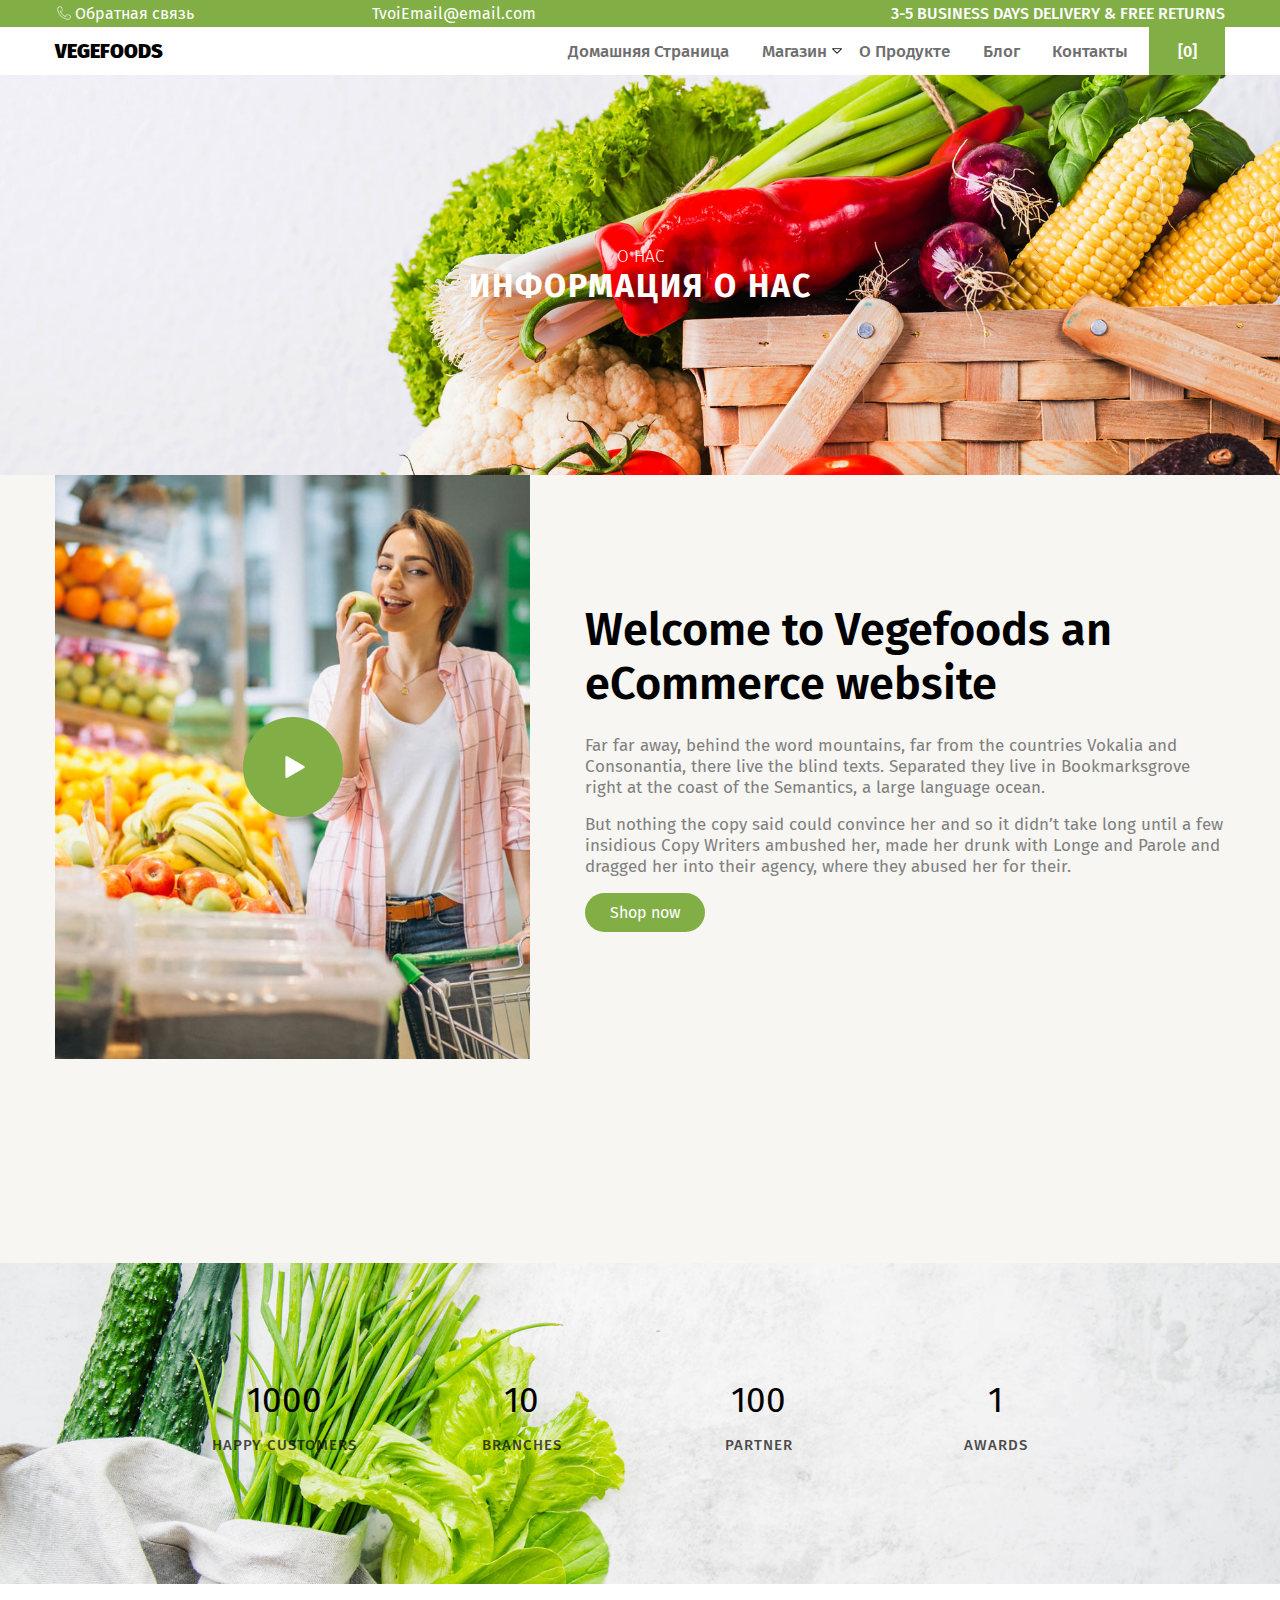
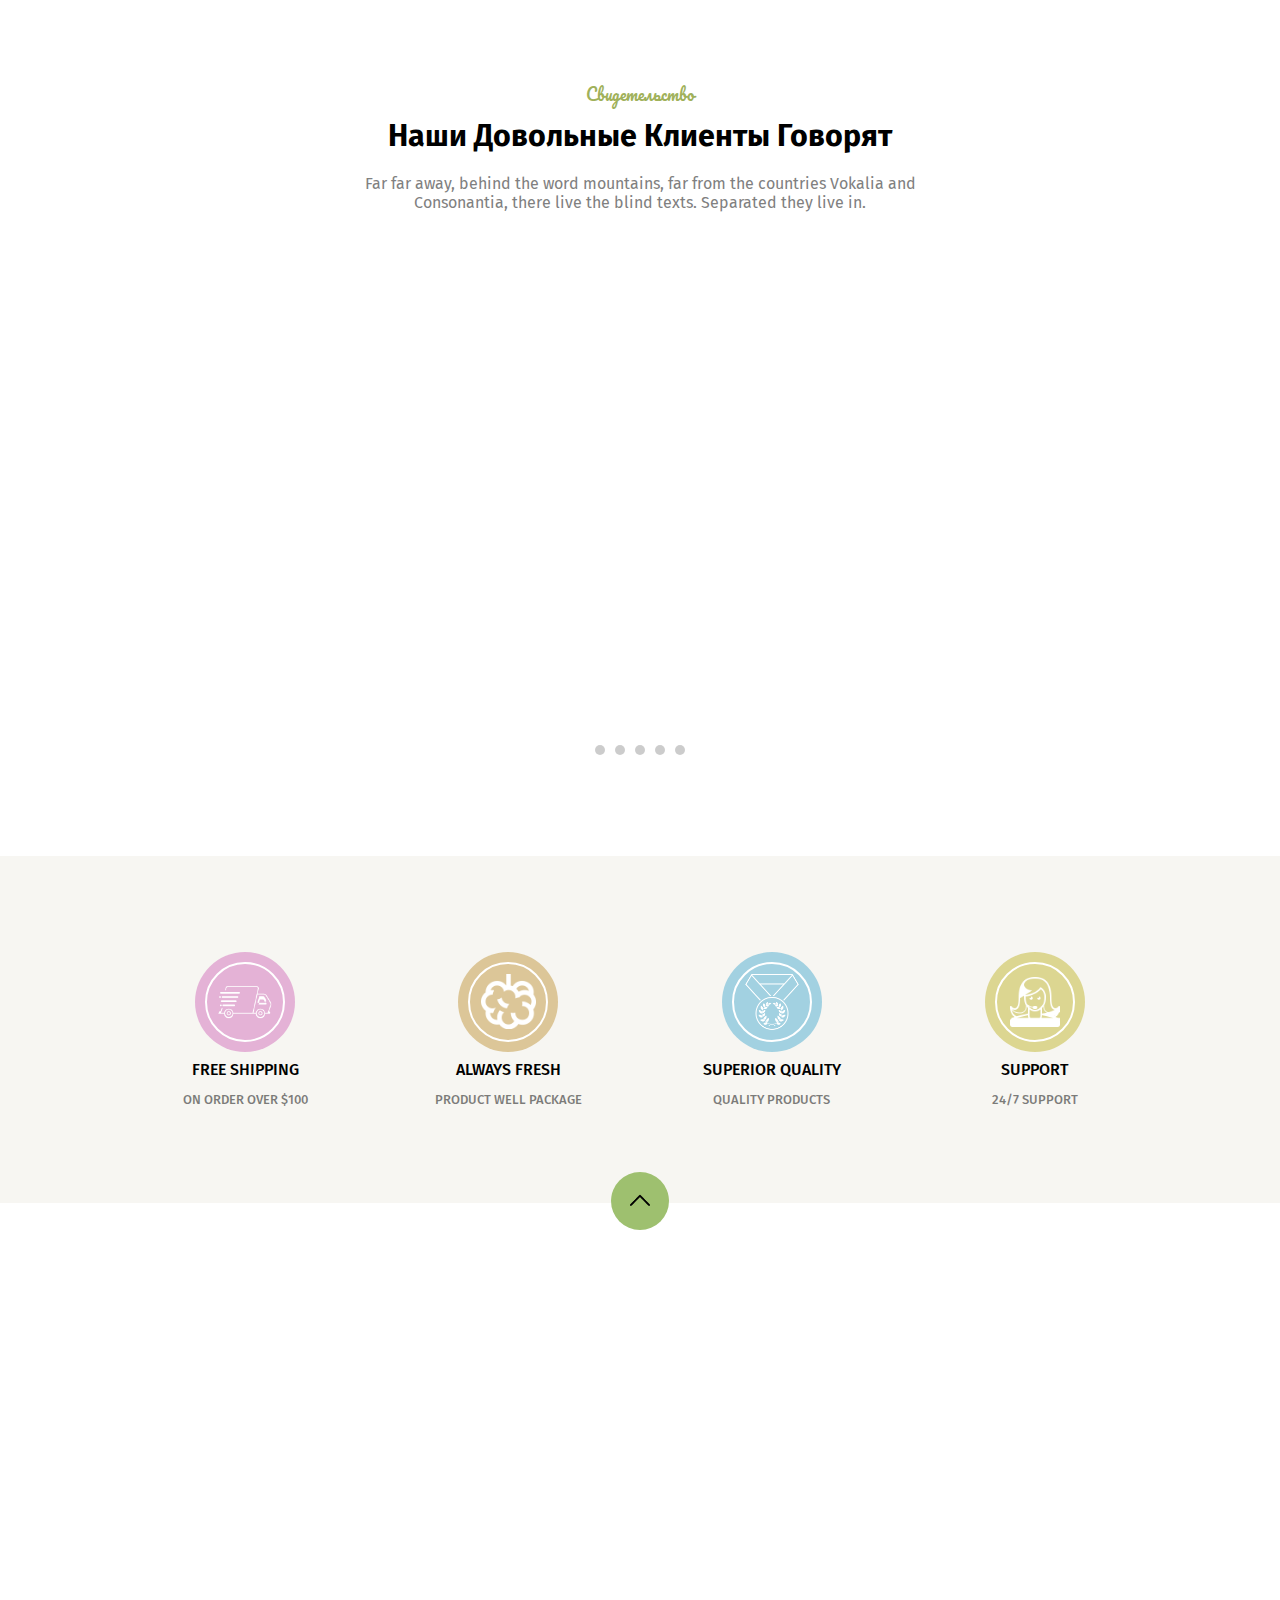
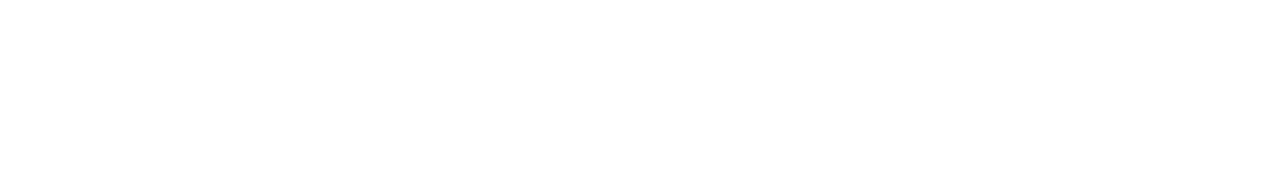
==== about.html @ a4b56d2d "add all pages" ====
<!DOCTYPE html>
<html lang="en">
<head>
	<meta charset="UTF-8">
	<meta name="viewport" content="width=device-width, initial-scale=1.0">
	<link href="https://fonts.googleapis.com/css2?family=Fira+Sans:wght@200;300;400;500;600;700;800;900&display=swap" rel="stylesheet">
	<link href="https://fonts.googleapis.com/css2?family=Pacifico&display=swap" rel="stylesheet">
	<link rel="stylesheet" href="css/about.css">
	<title>Document</title>
</head>
<body>
	<div class="header">
		<div class="wrapper">
			<p class="header__tel">
				Обратная связь
			</p>
			<p class="header__email">
				TvoiEmail@email.com
			</p>
			<a href="#" class="header__img__holder">
				<img src="img/email.png" alt="" class="email__header__img">
			</a>
			<p class="header__right">
				3-5 BUSINESS DAYS DELIVERY & FREE RETURNS
			</p>
		</div>
	</div>
	<div class="navigation">
		<div class="wrapper">
			<a href="#" class="navigation__logo">
				VEGEFOODS
			</a>
			<div class="burger__holder">
				<div class="burger">
					<span></span>
				</div>
				<p class="burger__menu">
					MENU
				</p>
			</div>
			<div class="navigation__right">
			    <ul class="navigation__list">
				    <li class="navigation__li">
				    	<a href="home.html" class="navigation__link">
				    		Домашняя Страница
				    	</a>
				    </li>
				    <li class="navigation__li icon">
				    	<a href="#" class="navigation__link">
				    		Магазин
				    	</a>
				    	<div class="dropdown__hold">
				    	<ul class="dropdown">
				    		<li class="dropdown__li">
				    			<a href="#" class="dropdown__link">
				    				Ягоды
				    			</a>
				    		</li>
				    		<li class="dropdown__li">
				    			<a href="https://lukmanjpg.github.io/MyFirstProject-Card_page/" class="dropdown__link">
				    				Карта
				    			</a>
				    		</li>
				    		<li class="dropdown__li">
				    			<a href="#" class="dropdown__link">
				    				Бобы
				    			</a>
				    		</li>
				    		<li class="dropdown__li icon2">
				    			<a href="#" class="dropdown__link">
				    				Овощи
				    			</a>
				    			<ul class="dropdown2">
				    				<li class="dropdown__li2">
				    					<a href="#" class="dropdown__link2">
				    						Баклажан
				    					</a>
				    				</li>
				    				<li class="dropdown__li2">
				    					<a href="#" class="dropdown__link2">
				    						Капуста
				    					</a>
				    				</li>
				    				<li class="dropdown__li2">
				    					<a href="#" class="dropdown__link2">
				    						Картошка
				    					</a>
				    				</li>
				    				<li class="dropdown__li2">
				    					<a href="#" class="dropdown__link2">
				    						Помидор
				    					</a>
				    				</li>
				    				<li class="dropdown__li2">
				    					<a href="#" class="dropdown__link2">
				    						Огурец
				    					</a>
				    				</li>
				    			</ul>
				    		</li>
				    		<li class="dropdown__li">
				    			<a href="#" class="dropdown__link">
				    				Соки 
				    			</a>
				    		</li>
				    	</ul>
				    	</div>
				    </li>
				    <li class="navigation__li">
				    	<a href="about.html" class="navigation__link">
				    		О Продукте
				    	</a>
				    </li>
				    <li class="navigation__li">
				    	<a href="#" class="navigation__link">
				    		Блог
				    	</a>
				    </li>
				    <li class="navigation__li">
				    	<a href="contacts.html" class="navigation__link">
				    		Контакты
				    	</a>
				    </li>
			    </ul>
			    <a href="#" class="buy__button">
			    	[0]
			    </a>
			</div>
		</div>
	</div>
	<div class="slider">
		<div class="slider__holder">
			<div class="sliders">
				<div class="slider__inner">
					<p class="slider__top scroll__elem">
						О НАС
					</p>
					<h1 class="slider__title scroll__elem">
						ИНФОРМАЦИЯ О НАС
					</h1>
				</div>
			</div>
		</div>
	</div>
	<div class="video">
		<div class="wrapper">
			<div class="video__left">
				<span class="pulse__circle">
					<img src="img/play-32.png" alt="" class="play__icon">
				</span>
			</div>
			<div class="video__right scroll__elem">
				<h1 class="video__title">
					Welcome to Vegefoods an eCommerce website
				</h1>
				<p class="video__text videoMargin">
					Far far away, behind the word mountains, far from the countries Vokalia and Consonantia, there live the blind texts. Separated they live in Bookmarksgrove right at the coast of the Semantics, a large language ocean.
				</p>
				<p class="video__text videoMargin2">
					But nothing the copy said could convince her and so it didn’t take long until a few insidious Copy Writers ambushed her, made her drunk with Longe and Parole and dragged her into their agency, where they abused her for their.
				</p>
				<a href="#" class="video__button">
					Shop now
				</a>
			</div>
		</div>
	</div>
	<div class="newsletter">
		<div class="wrapper">
			<div class="newsletter__left scroll__elem">
				<h1 class="newsletter__title">
					Подпишитесь На Нас
				</h1>
				<p class="newsletter__text">
					Получайте свежие новости о нас по e-mail
				</p>
			</div>
			<div class="newsletter__right scroll__elem">
				<form action="" method="" class="form__news">
				    <input type="email" class="email" placeholder="Введите ваш e-mail" required="lol">
				    <button class="newsletter__button">
					    Отправить
				    </button>
				</form>
			</div>
		</div>
	</div>
	<div class="time">
		<div class="wrapper">
			<div class="time__holder">
				<div class="time__item">
					<p class="time__num t1">
						1000
					</p>
					<p class="time__text">
						HAPPY CUSTOMERS
					</p>
				</div>
				<div class="time__item">
					<p class="time__num t2">
						10
					</p>
					<p class="time__text">
						BRANCHES
					</p>
				</div>
				<div class="time__item">
					<p class="time__num t3">
						100
					</p>
					<p class="time__text">
						PARTNER
					</p>
				</div>
				<div class="time__item">
					<p class="time__num t4">
						1
					</p>
					<p class="time__text">
						AWARDS
					</p>
				</div>
			</div>
		</div>
	</div>
	<div class="comments">
		<div class="wrapper">
			<div class="comments__top">
				<p class="comments__top__title">
					Свидетельство
				</p>
				<h1 class="comments__title">
					Наши Довольные Клиенты Говорят
				</h1>
				<p class="comments__main__text">
					Far far away, behind the word mountains, far from the countries Vokalia and Consonantia, there live the blind texts. Separated they live in.
				</p>
			</div>
			<div class="comments__hold">
				<div class="comments__item scroll__elem">
					<div class="comments__body">
						<div class="comments__border">
							<div class="comments__ava">
								
							</div>
							<div class="comments__add">
								<img src="img/quote.png" alt="">
							</div>
						</div>
					</div>
					<div class="comments__center">
						<p class="comments__text">
							Far far away, behind the word mountains, far from the countries Vokalia and Consonantia, there live the blind texts.
						</p>
					</div>
					<div class="comments__bottom">
						<p class="name__user">
							Garreth Smith
						</p>
						<p class="professia">
							Marketing Manager
						</p>
					</div>
				</div>
				<div class="comments__item scroll__elem">
					<div class="comments__body">
						<div class="comments__border">
							<div class="comments__ava">
								
							</div>
							<div class="comments__add">
								<img src="img/quote.png" alt="">
							</div>
						</div>
					</div>
					<div class="comments__center">
						<p class="comments__text">
							Far far away, behind the word mountains, far from the countries Vokalia and Consonantia, there live the blind texts.
						</p>
					</div>
					<div class="comments__bottom">
						<p class="name__user">
							Garreth Smith
						</p>
						<p class="professia">
							Marketing Manager
						</p>
					</div>
				</div>
				<div class="comments__item scroll__elem">
					<div class="comments__body">
						<div class="comments__border">
							<div class="comments__ava">
								
							</div>
							<div class="comments__add">
								<img src="img/quote.png" alt="">
							</div>
						</div>
					</div>
					<div class="comments__center">
						<p class="comments__text">
							Far far away, behind the word mountains, far from the countries Vokalia and Consonantia, there live the blind texts.
						</p>
					</div>
					<div class="comments__bottom">
						<p class="name__user">
							Garreth Smith
						</p>
						<p class="professia">
							Marketing Manager
						</p>
					</div>
				</div>
			</div>
			<div class="comments__target__holder">
				<div class="comments__target"></div>
				<div class="comments__target"></div>
				<div class="comments__target"></div>
				<div class="comments__target"></div>
				<div class="comments__target"></div>
			</div>
		</div>
	</div>
	<div class="services">
		<div class="wrapper">
			<div class="services__hold">
				<div class="services__item">
					<div class="services__img__holder services__img-color">
						<div class="services__inner">
							<img src="img/truck.png" alt="" class="services__img1">
						</div>
					</div>
					<p class="services__title">
						FREE SHIPPING
					</p>
					<p class="services__text">
						ON ORDER OVER $100
					</p>
				</div>
				<div class="services__item">
					<div class="services__img__holder services__img-color2">
						<div class="services__inner">
							<img src="img/fresh.png" alt="" class="services__img2">
						</div>
					</div>
					<p class="services__title">
						ALWAYS FRESH
					</p>
					<p class="services__text">
						PRODUCT WELL PACKAGE
					</p>
				</div>
				<div class="services__item">
					<div class="services__img__holder services__img-color3">
						<div class="services__inner">
							<img src="img/medal.png" alt="" class="services__img3">
						</div>
					</div>
					<p class="services__title">
						SUPERIOR QUALITY
					</p>
					<p class="services__text">
						QUALITY PRODUCTS
					</p>
				</div>
				<div class="services__item">
					<div class="services__img__holder services__img-color4">
						<div class="services__inner">
							<img src="img/support.png" alt="" class="services__img4">
						</div>
					</div>
					<p class="services__title">
						SUPPORT
					</p>
					<p class="services__text">
						24/7 SUPPORT
					</p>
				</div>
			</div>
			<div class="scroll">
				<img src="img/arrowscroll.png" alt="" class="scroll__img">
			</div>
		</div>
	</div>
	<div class="footer">
		<div class="wrapper">
			<div class="footer__item fromLeft scroll__elem">
				<p class="footer__item__title">
					Vegefoods
				</p>
				<p class="footer__text">
					Lorem ipsum, dolor sit amet consectetur, adipisicing elit. Quis, distinctio odio est minus.
				</p>
				<div class="footer__icon__holder">
					<a href="#">
						<div class="footer__icon">
							<img src="img/twitter.png" alt="" class="footer__sprait"></div>
					</a>
					<a href="#">
						<div class="footer__icon">
							<img src="img/facebook.png" alt="" class="footer__sprait2"></div>
					</a>
					<a href="#">
						<div class="footer__icon">
							<img src="img/instagram.png" alt="" class="footer__sprait"></div>
					</a>
				</div>
				<p class="footer__copyright">
					©2020 Thousand Sunny. All rights reserved
				</p>
			</div>
			<div class="footer__item fromLeft scroll__elem">
				<p class="footer__item__title">
					Меню
				</p>
				<ul class="footer__list">
					<li class="footer__li">
						<a href="#" class="footer__link">
							Магазин
						</a>
					</li>
					<li class="footer__li">
						<a href="#" class="footer__link">
							О нас
						</a>
					</li>
					<li class="footer__li">
						<a href="#" class="footer__link">
							Журнал
						</a>
					</li>
					<li class="footer__li">
						<a href="#" class="footer__link">
							Контакты
						</a>
					</li>
				</ul>

			</div>
			<div class="footer__item fromRight scroll__elem">
				<p class="footer__item__title">
					Помощь
				</p>
				<ul class="footer__list2">
					<li class="footer__li">
						<a href="#" class="footer__link">
							Настройки Покупок
						</a>
					</li>
					<li class="footer__li">
						<a href="#" class="footer__link">
							Возврат Продуктов
						</a>
					</li>
					<li class="footer__li">
						<a href="#" class="footer__link">
							Жалобы
						</a>
					</li>
					<li class="footer__li">
						<a href="#" class="footer__link">
							Политика Конфиденциальности
						</a>
					</li>
				</ul>
			</div>
			<div class="footer__item f4 fromRight scroll__elem">
				<p class="footer__item__title mar">
					Есть Вопросы?
				</p>
				<div class="footer__holder">
						<a href="#" class="footer__geo">
							Лос Анджелес какая то улица какое то здание
						</a>
						<a href="#" class="footer__tel">
							+900-800-700
						</a>
						<a href="#" class="footer__email">
							VashEmail@email.com
						</a>
				</div>
			</div>
		</div>
	</div>




















	<div class="form__wrap">
		<div class="form__hold">
			<img src="img/rocket.png" alt="" class="rocket">
			<p class="form__title">
				-Хотите,перезвоним вам за <span>28</span> секунд?
			</p>
			<div class="error__hold">
				<p class="error__text">Правильно введите свой номер</p>
				<p class="empty__text">Вы ничего не ввели</p>
				<p class="right__text">Вам позвонит наш оператов в течении 28 секунд</p>
			</div>
			<input type="text" class="form__tel" value="0" >
			<button class="form__button">
				Жду Звонка
			</button>
			<div class="form__time__holder">
				<p class="minute">
					00:
				</p>
				<p class="second">
					28:
				</p>
				<p class="ms">
					60
				</p>
			</div>
			<div class="form__info">
				<p class="operators">
					Свободных операторов на линии: <span>10</span>
				</p>
				<p class="moment">
					В процессе разговора с клиентами: <span>15</span>
				</p>
				<p class="form__result">
					Обслуженных вызовов за сегодня: <span>350</span>
				</p>
			</div>
			<img src="img/formShow.png" class="form__close">
		</div>
	</div>


















	
	<div class="modal__hold">
		<div class="modal">
			<div class="modal__top">
				<h1 class="modal__title">
					Sign In
				</h1>
			</div>
			<input type="text" placeholder="Username" class="name">
			<input type="password" placeholder="Password" class="email2">
			<button class="modal__button">
				Sign In
			</button>
			<p class="modal__text">
				Sign Up Now
			</p>
			<span class="close__sign__modal">
				X
			</span>
		</div>
	</div>









	<div class="gif__wrap">
		<div class="gif__block">
			<p class="gif__modal__title">
			Вы провели на сайте 20 минут
			</p>
			<p class="gif__modal__text">
				Закажите обратный звонок и подпишитесь на нас
			</p> 
			<button class="gif__button">
				Заказать Обратный Звонок
			</button>
		</div>
		<img src="img/cat.gif" alt="" class="gif">
		<img src="img/requiredClose.png" alt="" class="gif-close">
	</div>















	<script src="js/jquery-3.5.1.min.js"></script>
	<script src="js/about.js"></script>
</body>
</html>
---- css/about.css ----
body{
	margin: 0;
	padding: 0;
	font-family: 'Fira Sans', sans-serif;
}
*{
	box-sizing: border-box;
}
ul{
	list-style-type: none;
	margin: 0;
	padding: 0;
}
.wrapper{
	max-width: 1170px;
	margin: 0 auto;
	height: 100vh;
}
.header{
	width: 100%;
	background: #82ae46;
	z-index: 5;
}
.header>.wrapper{
	height: 27px;
	background: #82ae46;
	display: flex;
	justify-content: space-between;
	align-items: center;
}
/*Номер телефона*/
.header__tel{
	font-size: 16px;
	text-decoration: none;
	color: white;
	position: relative;
	font-weight: 400;
	padding-left: 20px;
	cursor: pointer;
	margin: 0;
}
.header__tel:after{
	position: absolute;
	left: 0;
	top: 0px;
	content: "";
	display: block;
	height: 18px;
	background-size: cover;
	background-repeat: no-repeat;
	width: 18px;
	background-image: url(../img/tel2.png);
}
/*анимация подчеркивания номера телефона*/
.header__tel:before{
	content: "";
	display: block;
	width: 100%;
	transform: scaleX(0);
	height: 2px;
	background: white;
	position: absolute;
	left: 0;
	bottom: 0;
	transition: 0.4s ease;
}
.header__tel:hover:before{
	transform: scaleX(1);
}
.header__right{
	margin: 0;
	padding: 0;
}
/*email*/
.header__email{
	font-weight: 400;
	font-size: 16px;
	color: white;
	text-decoration: none;
	position: relative;
	cursor: pointer;
}
.email__header__img{
	display: none;
}
/*анимация подчеркивания Email*/
.header__email:before{
	position: absolute;
	bottom: 0;
	left: 0;
	content: "";
	display: block;
	width: 100%;
	height: 2px;
	background: white;
	transition: 0.4s ease;
	transform: scaleX(0);
}
.header__email:hover:before{
	transform: scaleX(1);
}
/*3-5 BUSINESS DAYS DELIVERY & FREE RETURNS*/
.header__right{
	font-size: 16px;
	font-weight: 500;
	color: white;
	position: relative;
}
/*навигация по сайту и логотип сайта*/
.navigation{
	width: 100%;
	background: white;
	z-index: 5;
}
.navigation>.wrapper{
	height: 48px;
	background: white;
	display: flex;
	justify-content: space-between;
	align-items: center;
}
/*логотип сайта*/
.navigation__logo{
	font-size: 20px;
	color: black;
	font-weight: 900;
	text-decoration: none;
}
.burger__holder{
	display: none;
}
.navigation__right{
	display: flex;
	justify-content: space-between;
	align-items: center;
}

.navigation__list{
	display: flex;
	justify-content: space-between;
	width: 560px;
}
.navigation__li{
	position: relative;
}
.navigation__link{
	text-decoration: none;
	font-size: 17px;
	font-weight: 500;
	color: #6e6e6e;
	transition: 0.3s ease;
}
.navigation__li:before{
	position: absolute;
	left: 0;
	bottom: 0;
	content: "";
	display: block;
	width: 0;
	height: 2px;
	background: #8bb454;
	transition: 0.3s ease;
}
.navigation__link:hover{
	color: #8bb454;
}
.navigation__li:hover:before{
	width: 100%;
}
.icon{
	position: relative;
}
.icon:after{
	position: absolute;
	right: -15px;
	top: 5px;
	content: "";
	display: block;
	background: url(../img/download.png);
	width: 10px;
	height: 10px;
	background-size: cover;
	background-repeat: no-repeat;
	transition: 0.7s ease;
}
/*выпадающее меню*/
.dropdown{
	position: absolute;
	display: flex;
	flex-direction: column;
	height: 94px;
	width: 100px;
	background: white;
	border-radius: 7px;
	transition: 0.7s ease;
}
.dropdown__li{
	position: relative;
}
.dropdown__link{
	text-decoration: none;
	font-size: 16px;
	color: #6e6e6e;
}
.dropdown__link:hover{
	color: #8bb454;
}
/*анимация выпадающего меню*/
/*.navigation__li:hover .dropdown{
	height: 94px;
	overflow: inherit;
}*/
.dropdown__hold{
	position: absolute;
	transition: 0.9s ease;
	overflow: hidden;
	height: 0;
	width: 200px;
	background: transparent;
}
.navigation__li:hover .dropdown__hold{
	height: 160px;
}
.icon:hover:after{
	transform: rotate(180deg);
}
/*выпадающая меню под разделом SHOP*/
.dropdown2{
	position: absolute;
	left: 100px;
	top: 0px;
	display: flex;
	flex-direction: column;
	height: 0;
	width: 90px;
	overflow: hidden;
	border-radius: 5px;
	transition: 0.7s ease;
	overflow: hidden;
	z-index: 4;
	background: white;
	border-radius: 5px;
}
.icon2{
	position: relative;
}
.icon2:after{
	position: absolute;
	right: 5px;
	top: 5px;
	content: "";
	display: block;
	background: url(../img/download.png);
	width: 10px;
	height: 10px;
	background-size: cover;
	background-repeat: no-repeat;
	transition: 0.7s ease;
	transform: rotate(-90deg);
}
.dropdown__link2{
	font-size: 15px;
	color: #6e6e6e;
	text-decoration: none;
}
/*анимация второго выпадающего меню*/
.icon2:hover .dropdown2{
	height: 95px;
}
.icon2:hover:after{
	transform: rotate(0deg);
}
.dropdown__link2:hover{
	color: #8bb454;
}
.buy__button{
	width: 76px;
	height: 48px;
	background: #82ae46;
	display: flex;
	align-items: center;
	justify-content: center;
	text-decoration: none;
	color: white;
	font-weight: 600;
	margin-left: 21px;
}
.slider{
	width: 100%;
}
.slider__holder{
	height: 400px;
	width: 100%;
}
.sliders{
	width: 100%;
	height: 400px;
	background: url(../img/bg_1.jpg);
	background-position: center;
	background-size: cover;
	display: flex;
	justify-content: center;
	align-items: center;
}
.slider__inner{
	text-align: center;
}
.slider__top{
	font-size: 17px;
	font-weight: 300;
	color: white;
	margin: 0;
}
.slider__title{
	font-size: 32px;
	font-weight: 700;
	color: white;
	margin: 0;
	letter-spacing: 2px;
}

.video{
	width: 100%;
	background: #f7f6f2;
	overflow: hidden;
}
.video .wrapper{
	background: #f7f6f2;
	height: 584px;
	display: flex;
	justify-content: space-between;
	align-items: center;
}
.video__left{
	height: 100%;
	width: 475px;
	background: url(../img/about.jpg);
	background-position: center;
	background-size: cover;
	display: flex;
	justify-content: center;
	align-items: center;
}
.pulse__circle {
    height: 100px;
    width: 100px;
    background: #82ae46;
    border-radius: 50%;
    display: flex;
    justify-content: center;
    align-items: center;
    animation: pulse infinite ease;
    animation-duration: 1.6s;
    padding-left: 4px;
    cursor: pointer;
}
.play__icon{
	width: 22px;
}
@keyframes pulse {
    0% {
        box-shadow: 0 0 0 0px rgb(50, 205, 50, 0.3);
    }
   	60% {
        box-shadow: 0 0 5px 15px rgb(50, 205, 50, 0.3);
    }
    100% {
        box-shadow: 0 0 5px 15px rgb(50, 205, 50, 0);
    }
}
.video__right{
	text-align: left;
	transition: 0.7s ease;
}
.video__title{
	font-size: 45px;
	font-weight: 600;
	color: black;
	display: block;
	max-width: 640px;
	margin: 0;
}
.video__text{
	color: #808080;
	font-size: 17px;
	font-weight: 400;
	display: block;
	max-width: 640px;
}
.videoMargin{
	margin-top: 1.5rem;
	margin-bottom: 1rem;
}
.videoMargin2{
	margin-bottom: 1rem;
	margin-top: 0;
}
.video__button{
	font-weight: 400;
	display: flex;
	justify-content: center;
	align-items: center;
	font-size: 1rem;
	color: white;
	background: #82ae46;
	max-width: 120px;
	padding: 10px 0;
	border-radius: 30px;
	text-decoration: none;
	transition: 0.4s ease;
}
.video__button:hover{
	background: white;
	border: 1px solid #82ae46;
	color: #82ae46;
}
.newsletter{
	width: 100%;
	background: #f7f6f2;
	overflow: hidden;
}
.newsletter .wrapper{
	height: 204px;
	background: #f7f6f2;
	display: flex;
	justify-content: space-between;
	align-items: center;
}

.newsletter__title{
	font-size: 22px;
	font-weight: 400;
	color: black;
	margin: 10px 0;
}
.newsletter__text{
	font-size: 17px;
	font-weight: 400;
	color: #808080;
	margin: 10px 0;
}

.form__news{
	display: flex;
}
.email{
	width: 447px;
	height: 52px;
	background: white;
	border: none;
	outline: none;
	padding-left: 12px;
	font-family: 'Fira Sans', sans-serif;
}

.newsletter__button{
	display: flex;
	justify-content: center;
	align-items: center;
	padding: 0 1rem;
	height: 52px;
	border: none;
	outline: none;
	background: #82ae46;
	color: white;
	font-weight: 300;
	font-size: 17px;
	font-family: 'Fira Sans', sans-serif;
}
.time{
	width: 100%;
	background: url(../img/bg_3.jpg);
	background-position: center;
	background-size: cover;
	height: 321px;
}
.time .wrapper{
	height: 321px;
	background: transparent;
	display: flex;
	justify-content: center;
	align-items: center;
}
.time__holder{
	display: flex;
	justify-content: space-between;
	align-items: center;
	max-width: 950px;
}	
.time__item{
	display: flex;
	flex-direction: column;
	align-items: center;
	width: 237px;
}
.time__num{
	font-size: 35px;
	font-weight: 400;
	color: black;
	margin: 0;
}
.time__text{
	font-size: 15px;
	font-weight: 500;
	letter-spacing: 1px;
	color: rgba(0, 0, 0, 0.7);
}

.comments{
	width: 100%;
	background: white;
}
.comments .wrapper{
	height: auto;
	padding: 6rem 15px;
}
.comments__top{
	text-align: center;
	margin-bottom: 4rem;
}
.comments__top__title{
	font-size: 1rem;
	font-family: 'Pacifico', cursive;
	color: #A0B15A;
	margin: 0;
}
.comments__title{
	font-size: 1.9rem;
	margin-bottom: 20px;
	margin-top: 10px;
}

.comments__main__text{
	display: block;
	text-align: center;
	max-width: 600px;
	margin: 0 auto;
	font-size: 1rem;
	color: gray;
}
.comments__hold{
	display: flex;
	justify-content: space-between;
	align-items: center;
	width: 100%;
}
.comments__item{
	width: 350px;
}
.comments__body{
	width: 100%;
}
.comments__ava{
	width: 100%;
}
.comments__border{
	width: 100px;
	height: 100px;
	position: relative;
	margin: 0 auto;
}
.comments__ava{
	width: 100px;
	height: 100px;
	border-radius: 50%;
	background: url(../img/person_1.jpg);
	background-position: center;
	background-size: cover;
}
.comments__add{
	position: absolute;
	right: 0;
	bottom: -10px;
	width: 40px;
	height: 40px;
	border-radius: 50%;
	background: white;
	display: flex;
	justify-content: center;
	align-items: center;
}
.comments__add img{
	width: 30px;
}
.comments__center{
	width: 100%;
	border-left: 1px solid #e6e6e6;
	margin-bottom: 3rem;
	margin-top: 3rem;
	position: relative;
	padding-left: 20px;
}
.comments__center:before{
	content: "";
	display: block;
	position: absolute;
	left: -2px;
	top: 50%;
	width: 3px;
    height: 30px;
    background: #82ae46;
    transform: translateY(-50%);
}
.comments__text{
	width: auto;
	margin: 0;
	color: rgba(0, 0, 0, 0.8);
	font-size: 19px;
    line-height: 1.8;
    font-weight: 400;
    text-align: center;
}
.comments__bottom{
	text-align: center;
}
.name__user{
	font-size: 20px;
	font-weight: 400;
	color: black;
	margin-top: 0;
	margin-bottom: 10px;
}
.professia{
	margin: 0;
	font-size: 14px;
    font-weight: 400;
    text-transform: uppercase;
    letter-spacing: 2px
}
.comments__target__holder{
	display: flex;
	justify-content: center;
	align-items: center;
	margin-top: 5rem;
}
.comments__target{
	width: 10px;
    height: 10px;
    margin: 5px;
    border-radius: 50%;
    background: rgba(0, 0, 0, 0.2);
    cursor: pointer;
}











.services{
	width: 100%;
	background: #f7f6f2;
	/*overflow: hidden;*/
}
.services .wrapper{
	height: auto;
	padding: 6rem 0;
	display: flex;
	justify-content: center;
	align-items: center;
	position: relative;
	background: #f7f6f2;
}
.services__hold{
	display: flex;
	justify-content: space-between;
	align-items: center;
	width: 90%;
}
.services__item{
	width: 25%;
	height: 100%;
	display: flex;
	flex-direction: column;
	align-items: center;
}
.services__img__holder{
	width: 100px;
	height: 100px;
	border-radius: 50%;
	display: flex;
	justify-content: center;
	align-items: center;
	transition: 0.3s ease;
}
.services__img-color{
	background: #e4b2d6;
}
.services__img-color2{
	background: #dcc698;
}
.services__img-color3{
	background: #a2d1e1;
}
.services__img-color4{
	background: #dcd691;
}
.services__item:hover .services__img__holder{
	background: #82ae46;
}
.services__inner{
	width: 80px;
	height: 80px;
	border: 2px solid white;
	border-radius: 50%;
	display: flex;
	justify-content: center;
	align-items: center;
	background: transparent;
}
.services__img1{
	width: 80px;
}
.services__img2{
	width: 55px;
}
.services__img3{
	width: 66px;
}
.services__img4{
	width: 50px;
}
.services__title{
	font-size: 16px;
	margin: 0;
	font-weight: 500;
	color: black;
	margin: 0.5rem 0;
}
.services__text{
	color: rgba(0, 0, 0, 0.5);
	font-weight: 500;
	font-size: 13px;
	margin-top: 0.3rem;
	margin-bottom: 0;
}
.scroll{
	position: absolute;
	left: 50%;
	bottom: -27px;
	height: 58px;
	width: 58px;
	display: flex;
	justify-content: center;
	align-items: center;
	background: #9EC06F;
	border-radius: 50%;
	transform: translate(-50%);
}
.scroll__img{
	width: 20px;
	transform: rotate(-180deg);
}
.footer{
	width: 100%;
	background: white;
	overflow: hidden;
}
.footer .wrapper{
	height: 65vh;
	background: white;
	display: flex;
	justify-content: space-between;
	align-items: flex-start;
	padding-top: 100px;
}
.footer__item__title{
	font-size: 18px;
	font-weight: 400;
	color: black;
	margin-top: 0;
	margin-bottom: 10px;
}
.footer__text{
	width: 215px;
	display: block;
	font-size: 15px;
	color: black;
	font-weight: 400;
	text-align: left;
}
.footer__icon__holder{
	display: grid;
	grid-template-columns: auto auto auto;
	grid-template-rows: auto;
	grid-column-gap: 12px;
	margin-top: 55px;
}
.footer__icon{
	width: 50px;
	height: 50px;
	border-radius: 50%;
	background: gray;
	display: flex;
	justify-content: center;
	align-items: center;
}
.footer__sprait{
	width: 22px;
	height: 22px;
}
.footer__sprait2{
	width: 12px;
}
.footer__copyright{
	font-size: 16px;
	color: black;
	font-weight: 400;
}
.footer__li{
	padding: 10px 0;
}
.footer__link{
	font-size: 16px;
	font-weight: 400;
	color: black;
	text-decoration: none;
}
.f4{
	width: 215px;
}
.footer__holder{
	display: flex;
	align-items: flex-start;
	padding-left: 40px;
	flex-direction: column;
}
.mar{
	margin-right: 40px;
}
.footer__geo{
	display: block;
	width: 150px;
	text-decoration: none;
	color: black;
	font-size: 16px;
	font-weight: 300;
	position: relative;
}
.footer__geo:before{
	position: absolute;
	left: -20px;
	top: 3px;
	content: "";
	display: block;
	background-image: url(../img/geo.png);
	background-position: center;
	background-size: cover;
	width: 11px;
	height: 15px;
}
.footer__tel{
	font-size: 16px;
	color: black;
	font-size: 16px;
	text-decoration: none;
	font-weight: 300;
	position: relative;
}
.footer__tel:before{
	position: absolute;
	content: "";
	display: block;
	background-image: url(../img/phone-receiver-silhouette.png);
	background-position: center;
	background-size: cover;
	width: 15px;
	height: 15px;
	left: -20px;
	top: 3px;
}
.footer__email{
	font-size: 16px;
	font-weight: 300;
	color: black;
	text-decoration: none;
	position: relative;
}
.footer__email:before{
	position: absolute;
	left: -20px;
	top: 3px;
	background-image: url(../img/email.png);
	background-position: center;
	background-size: cover;
	width: 15px;
	height: 14px;
	content: "";
	display: block;
}























.form__wrap{
	width: 100%;
	height: 100%;
	position: fixed;
	background: rgb(0, 0, 0, 0.4);
	display: flex;
	justify-content: center;
	align-items: center;
	left: 0;
	top: 0;
	z-index: 500;
	overflow: hidden;
	transition: 0.7s ease;
	visibility: hidden;
	opacity: 0;
}
.form__wrap-active{
	visibility: visible;
	opacity: 1;
}
.form__hold{
	/*width: 252px;*/
	width: 400px;
	/*height: 362px;*/
	height: 543px;
	display: flex;
	flex-direction: column;
	align-items: center;
	background: #11283A;
	border-radius: 20px;
	position: relative;
	padding: 30px 25px;
	transition: 0.7s ease;
	transform: translateY(-600px);
}
.form__hold-active{
	transform: translateY(0);
}
.rocket{
	width: 80px;
}
.form__title{
	display: block;
	font-size: 19px;
	color: white;
	letter-spacing: -0.2px;
	font-weight: 400;
	margin: 20px 0;
}
.form__title span{
	font-size: 21px;
	font-weight: 700;
}
.error__hold{
	width: 85%;
	height: 40px;
	background: #FFF6F5;
	border-radius: 4px;
	border: 1px solid #CEBBBD;
	visibility: hidden;
	display: flex;
	align-items: center;
	padding-left: 5px;
	opacity: 0;
	transition: 0.5s ease;
	position: relative;
}
.error__hold__active{
	visibility: visible;
	opacity: 1;
}
.error__text{
	font-size: 16px;
	font-weight: 400;
	color: #6F4D4B;
	position: absolute;
	visibility: hidden;
	opacity: 0;
	transition: 0.3s ease;
}
.error__active{
	visibility: visible;
	opacity: 1;
}
.empty__text{
	font-size: 16px;
	font-weight: 400;
	color: #6F4D4B;
	position: absolute;
	visibility: hidden;
	opacity: 0;
	transition: 0.3s ease;
}
.empty__active{
	visibility: visible;
	opacity: 1;
}
.right__text{
	font-size: 16px;
	font-weight: 400;
	color: #6F4D4B;
	position: absolute;
	visibility: hidden;
	opacity: 0;
	transition: 0.3s ease;
	line-height: 13px;
}
.right__active{
	visibility: visible;
	opacity: 1;
}
.form__tel{
	width: 85%;
	height: 50px;
	background: white;
	color: black;
	font-weight: 400;
	letter-spacing: -0.4px;
	border-radius: 5px;
	outline: none;
	font-family: 'Fira Sans', sans-serif;
	font-size: 20px;
	padding-left: 15px;
	border: none;
	margin: 15px 0;
}
.form__button{
	font-family: 'Fira Sans', sans-serif;
	width: 100%;
	height: 47px;
	border-radius: 5px;
	background: #50C878;
	display: flex;
	justify-content: center;
	align-items: center;
	font-size: 20px;
	color: white;
	border: none;
	outline: none;
}
.form__time__holder{
	display: flex;
	justify-content: space-between;
	align-items: center;
	margin: 40px 20px 20px;
}
.form__time__holder p{
	font-size: 45px;
	color: white;
	margin: 0;
}
.form__info{
	width: 90%;
	text-align: left;
}
.form__info p{
	font-size: 15px;
	color: white;
	font-weight: 400;
	margin: 0;
}
.form__close{
	position: absolute;
	top: 15px;
	right: 15px;
	width: 25px;
	cursor: pointer;
}
.form__animation{
	animation: rotate;
	animation-duration: 1.2s;
	animation-delay: 0.4s;
}
@keyframes rotate {
	0% {
		transform: rotate(-0deg);
	}
	100% {
		transform: rotate(-360deg);
	}
}
.modal__hold{
	width: 100%;
	height: 100%;
	display: flex;
	justify-content: center;
	align-items: center;
	background: rgb(0, 0, 0, 0.4);
	position: fixed;
	left: 0;
	top: 0;
	visibility: hidden;
	opacity: 0;
	transition: 0.5s ease;
}
.modal__wrapper{
	visibility: visible;
	opacity: 1;
}
.modal{
	width: 420px;
	height: 450px;
	border-radius: 10px;
	background: white;
	position: relative;
	transform: translateY(-600px);
	transition: 0.7s ease;
}
.modal__active{
	transform: translateY(0);
}
.modal__top{
	width: 100%;
	background: #54FF9F;
	border-top-left-radius: 10px;
	border-top-right-radius: 10px;
	display: flex;
	justify-content: center;
	align-items: center;
	height: 80px;
}
.modal__title{
	font-size: 30px;
	font-weight: 400;
	color: white;
	margin: 0;
}
.name{
	width: 350px;
	height: 45px;
	border-radius: 30px;
	background: #C0C0C0;
	border: none;
	outline: none;
	font-family: 'Fira Sans', sans-serif;
	font-synthesis: 17px;
	font-weight: 700;
	color: #641C34;
	transition: 0.3s ease;
	margin: 10px 0;
	text-align: center;
	display: block;
	margin: 0 auto;
	margin-top: 30px;
}
.email2{
	width: 350px;
	margin: 10px 0;
	height: 45px;
	border-radius: 30px;
	background: #C0C0C0;
	border: none;
	outline: none;
	font-family: 'Fira Sans', sans-serif;
	font-synthesis: 17px;
	font-weight: 700;
	color: #ACE5EE;
	transition: 0.3s ease;
	text-align: center;
	display: block;
	margin: 0 auto;
	margin-top: 10px;
}
.name:focus{
	background: #2A6478;
	color: white;
}
.email2:focus{
	background: #2A6478;
	color: white;
}
.modal__button{
	width: 350px;
	height: 40px;
	background: #54FF9F;
	border-radius: 20px;
	font-size: 17px;
	font-weight: 400;
	color: white;
	border: none;
	outline: none;
	font-family: 'Fira Sans', sans-serif;
	margin: 0 auto;
	display: block;
	margin-top: 10px;
}
.modal__text{
	font-size: 17px;
	font-weight: 400;
	color: #CAC4B0;
	display: block;
	margin: 0 auto;
	margin-top: 145px;
	text-align: center;
}
.close__sign__modal{
	font-size: 28px;
	color: black;
	cursor: pointer;
	position: absolute;
	right: 15px;
	bottom: 15px;
}



/*Модальное окно с gif*/
.gif__wrap{
	display: flex;
	justify-content: space-between;
	align-items: center;
	text-align: center;
	padding-top: 1rem;
	padding-bottom: 1rem;
	padding-right: 1rem;
	padding-left: 2rem;
	background: white;
	position: fixed;
	right: -100%;
	opacity: 0;
	transition: 0.7s ease;
	bottom: 0;
	border: 1px solid #F6E7DF;
}
.gif__block{
	margin-right: 1rem;
}
.gif__modal__title{
	font-size: 23px;
	font-weight: 400;
	color: #8C807B;
	margin: 0 auto;
	display: block;
	max-width: 340px;
	text-align: center;
}
.gif__modal__text{
	font-size: 25px;
	font-weight: 600;
	color: #FF553E;
	margin: 10px 0;
	width: 330px;
}
.gif__button{
	background: #FF553E;
	display: flex;
	justify-content: center;
	align-items: center;
	font-family: 'Fira Sans', sans-serif;
	font-size: 18px;
	font-weight: 400;
	color: white;
	border: none;
	outline: none;
	margin: 0 auto;
	width: 100%;
	padding: 0.9rem 0;
}
.gif{
	width: 250px;
}
.gif-close{
	position: absolute;
	left: 0.3rem;
	top: 0.3rem;
	width: 1.7rem;
	cursor: pointer;
}
.gif-active{
	right: 0;
	opacity: 1;
}















@media screen and (max-width: 1170px) {
	.header .wrapper{
		padding: 0 15px;
	}
	.navigation .wrapper{
		padding: 0 15px;
	}
}
@media screen and (max-width: 992px) {
	.wrapper{
		max-width: 992px;
	}
	.navigation .wrapper{
		padding: 0 20px;
		position: relative;
		background: black;
	}
	.navigation__logo{
		color: white;
	}
	.burger__holder{
		display: flex;
		align-items: center;
		justify-content: space-between;
		width: 80px;
	}
	.burger{
		position: relative;
		width: 27px;
		height: 16px;
	}
	.burger:before{
		content: "";
		display: block;
		position: absolute;
		left: 0;
		top: 0;
		width: 100%;
		height: 2px;
		background: #CAC4B0;
	}
	.burger:after{
		content: "";
		display: block;
		position: absolute;
		left: 0;
		bottom: 0;
		width: 100%;
		height: 2px;
		background: #CAC4B0;
	}
	.burger span{
		display: block;
		position: absolute;
		left: 0;
		top: 50%;
		width: 100%;
		height: 2px;
		background: #CAC4B0;
		transform: translate(0, -50%);
	}
	.burger__menu{
		margin: 0;
		font-size: 17px;
		font-weight: 500;
		color: #CAC4B0;
	}
	.navigation__right{
		position: absolute;
		left: 0;
		top: 48px;
		width: 100%;
		flex-direction: column;
		align-items: flex-start;
		background: black;
		height: 0;
		transition: 0.4s ease;
		overflow: hidden;
		padding-left: 20px;
	}
	.navigation__list{
		flex-direction: column;
		align-items: flex-start;
	}
	.dropdown__hold{
		z-index: 5;
	}
	.dropdown2{
		top: -40px;
	}
	.buy__button{
		margin: 0;
	}
	.active__burger{
		height: 153px;
	}
	.video .wrapper{
		height: auto;
	}
	.video__left{
		height: 812px;
		margin-right: 45px;
	}
	.newsletter .wrapper{
		padding: 0 20px;
	}
	.email{
		width: 300px;
	}
	.time__item{
		width: 180px;
	}
	.comments__item{
		width: 33%;
	}
	.services__hold{
		flex-direction: column;
		align-items: center;
		justify-content: space-between;
	}
	.services__item{
		width: 100%;
		margin: 0.5rem 0;
	}
	.footer .wrapper{
		padding: 45px 20px 0;
		height: 400px;
	}
	.footer__icon__holder{
		grid-template-columns: auto;
		grid-template-rows: auto auto auto;
		margin-top: 0;
	}
}
@media screen and (max-width: 767px) {
	.header .wrapper{
		flex-direction: column;
		align-items: flex-start;
		height: auto;
		padding: 0 10px;
	}
	.navigation .wrapper{
		padding: 0 10px;
	}
	.video .wrapper{
		flex-direction: column;
	}
	.video__left{
		width: 100%;
		height: 300px;
		margin: 0;
	}
	.video__right{
		margin-top: 88px;
		width: 80%;
		padding: 0 10px;
	}
	.video__text{
		width: 100%;
	}
	.newsletter .wrapper{
		padding: 100px 10px;
		flex-direction: column;
		height: auto;
	}
	.newsletter__left{
		width: 100%;
	}
	.newsletter__title{
		margin: 0;
	}
	.newsletter__text{
		margin-top: 5px;
		margin-bottom: 5px;
		font-weight: 300;
	}
	.newsletter__right{
		width: 100%;
	}
	.email{
		width: 82%;
	}
	.newsletter__button{
		width: 18%;
	}
	.time{
		height: auto;
	}
	.time .wrapper{
		padding: 110px 0;
		height: auto;
	}
	.time__holder{
		flex-direction: column;
		align-items: center;
	}
	.footer .wrapper{
		flex-direction: column;
		align-items: flex-start;
	}
	.footer__icon__holder{
		grid-template-columns: auto auto auto;
		grid-template-rows: auto;
		margin-top: 0;
	}
}
@media screen and (max-width: 576px) {
	.wrapper{
		max-width: 576px;
	}
	.header .wrapper{
		padding: 0 10px;
	}
	.navigation .wrapper{
		padding: 0 10px;
	}
	.video__right{
		width: 100%;
		margin-top: 40px;
	}
	.video__title{
		font-size: 2.5rem;
	}
	.form__news{
		display: grid;
		grid-template-columns: 2fr 1fr;
		width: 100%;
	}
	.email{
		width: 100%;
	}
	.newsletter__button{
		width: auto;
		padding: 0 0.4rem;
	}
	.comments__hold{
		flex-direction: column;
		align-items: center;
		width: 90%;
	}
	.comments__item{
		width: 100%;
		margin-top: 20px;
	}
	.footer .wrapper{
		height: auto;
		padding-top: 35px;
		padding-left: 10px;
		padding-right: 10px;
	}
}
@media screen and (max-width: 390px) {
	.header .wrapper{
		padding: 0 5px;
	}
	.navigation .wrapper{
		padding: 0 5px;
	}
}




.slider__top.scroll__elem{
	transform: translateX(-300%);
	opacity: 0;
	transition: 0.5s ease;
}
.slider__top.anim{
	transform: translateX(0);
	opacity: 1;
}
.slider__title.scroll__elem{
	transform: translateX(-300%);
	opacity: 0;
	transition: 0.5s ease;
}
.slider__title.anim{
	transform: translateX(0);
	opacity: 1;
}
.video__right.scroll__elem{
	transform: translateX(300%);
	opacity: 0;
	transition: 0.5s ease;
}
.video__right.anim{
	transform: translateX(0);
	opacity: 1;
}
.newsletter__left.scroll__elem{
	transform: translateX(-300%);
	opacity: 0;
	transition: 0.5s ease;
}
.newsletter__left.anim{
	transform: translateX(0);
	opacity: 1;
}
.comments__item.scroll__elem{
	transform: translateX(-200%);
	opacity: 0;
	transition: 0.5s ease;
}
.comments__item.anim{
	transform: translateX(0);
	opacity: 1;
}
.newsletter__right.scroll__elem{
	transform: translateX(200%);
	opacity: 0;
	transition: 0.5s ease;
}
.newsletter__right.anim{
	transform: translateX(0);
	opacity: 1;
}
.fromLeft.scroll__elem{
	transform: translateX(-200%);
	opacity: 0;
	transition: 0.5s ease;
}
.fromLeft.anim{
	transform: translateX(0);
	opacity: 1;
}
.fromRight.scroll__elem{
	transform: translateX(200%);
	opacity: 0;
	transition: 0.5s ease;
}
.fromRight.anim{
	transform: translateX(0);
	opacity: 1;
}
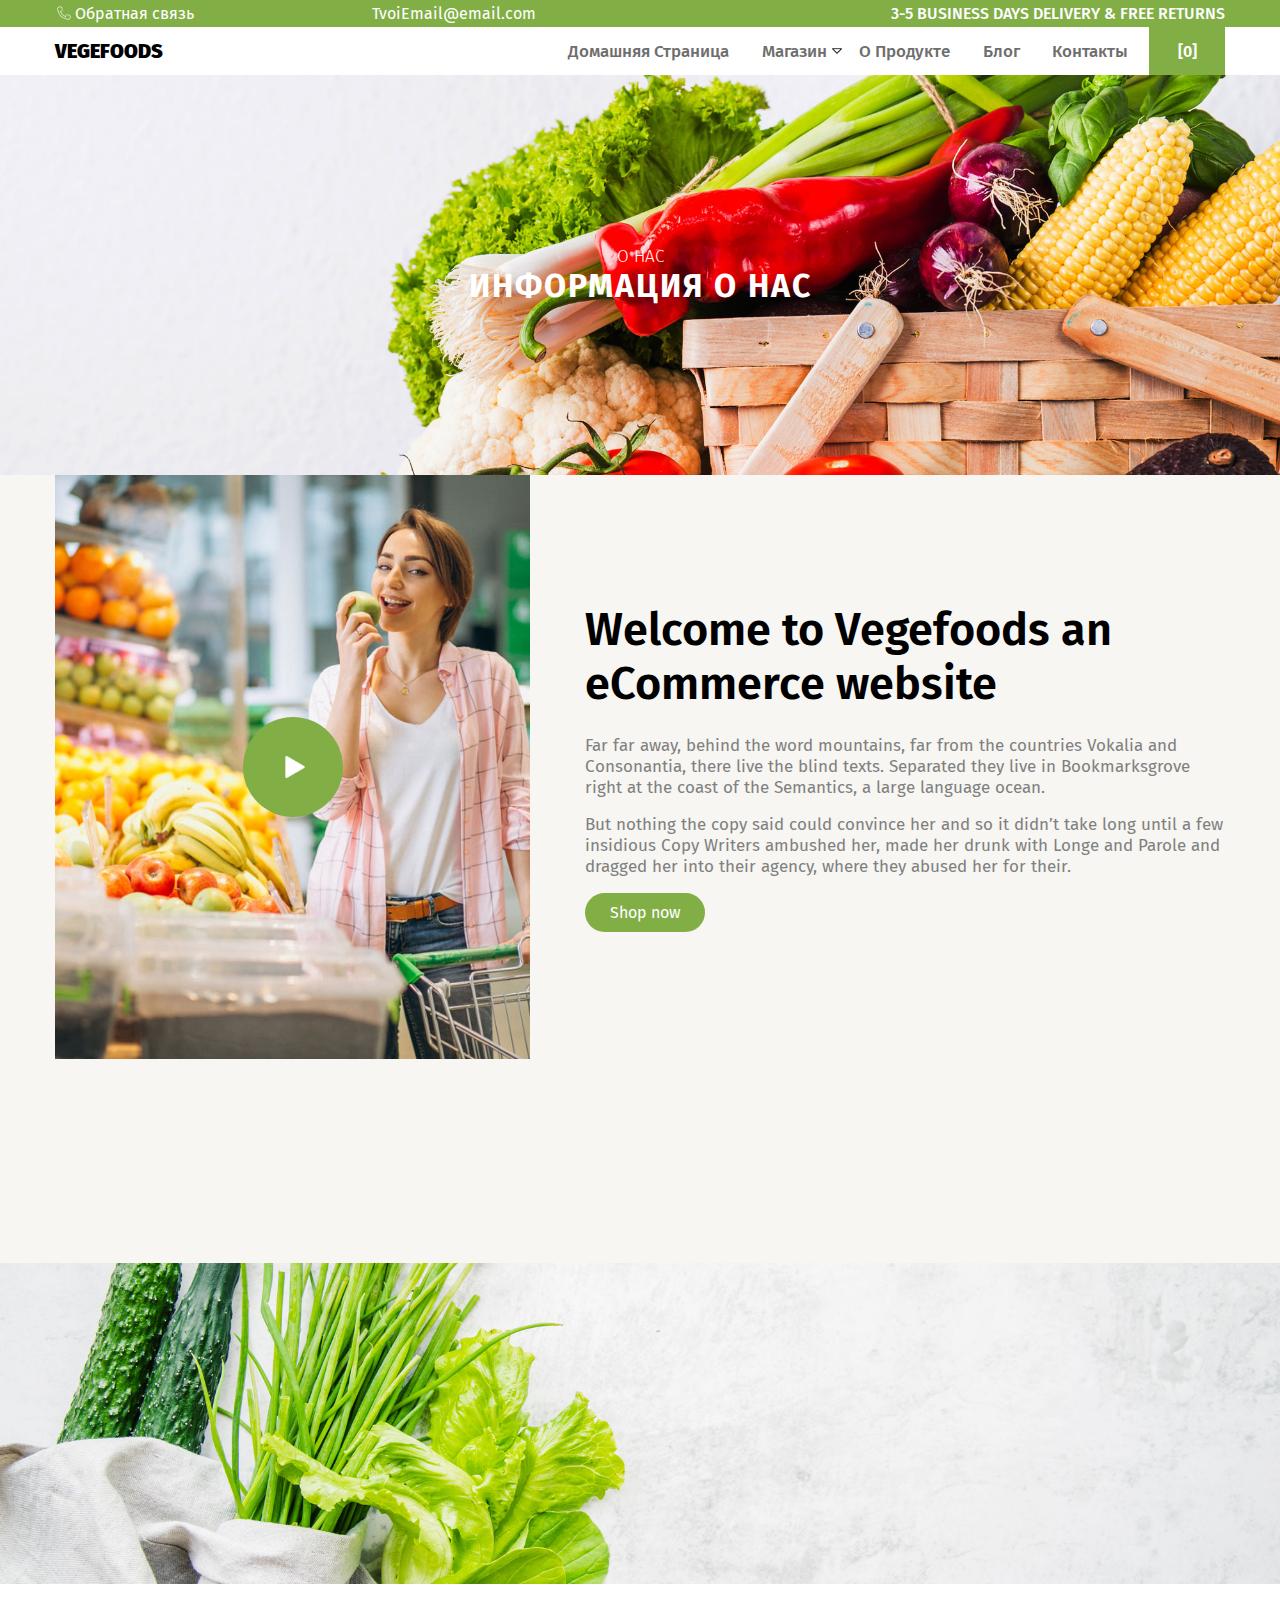
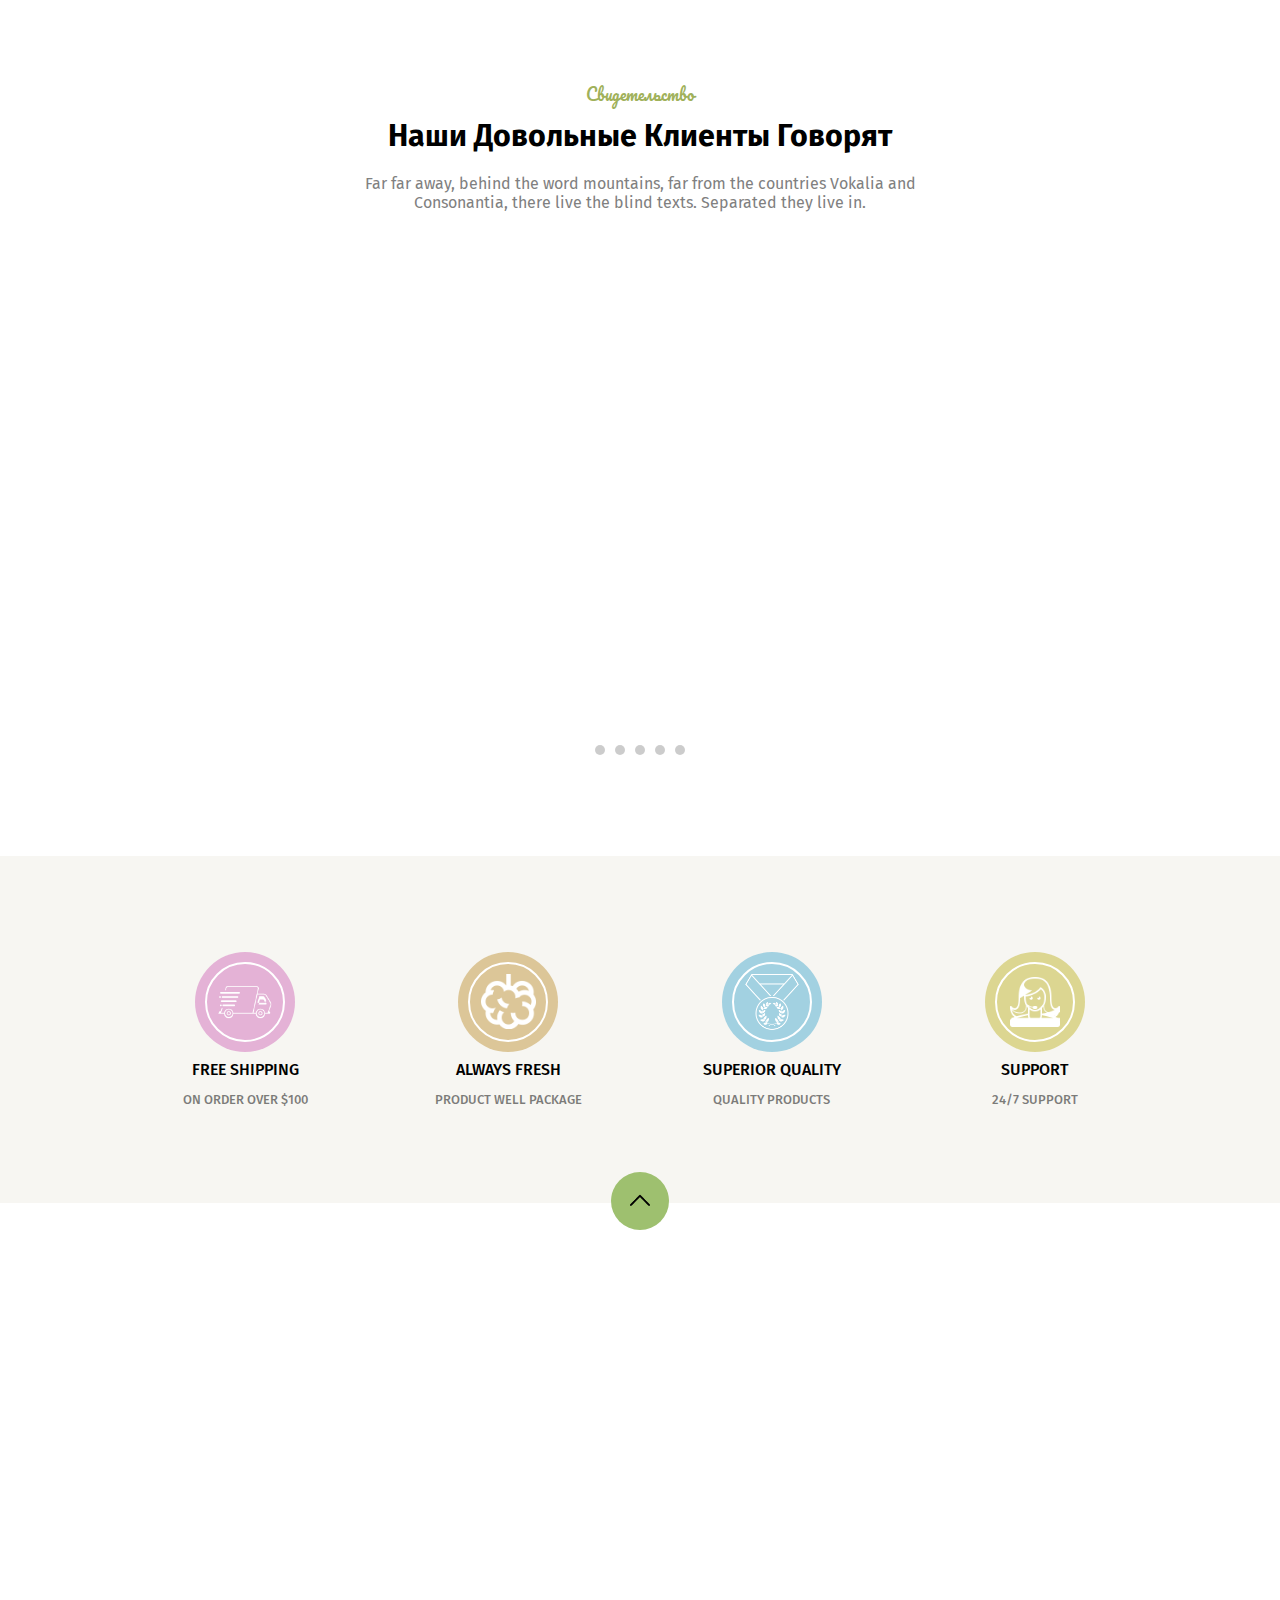
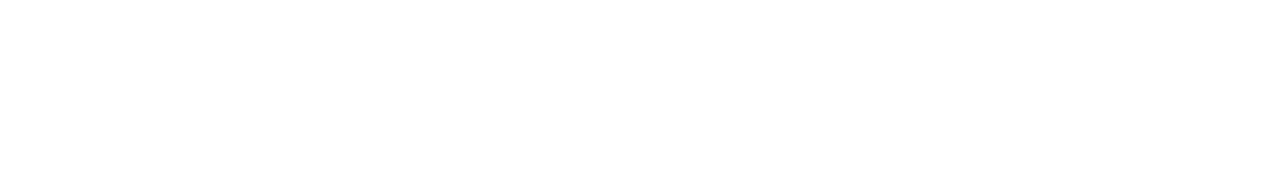
==== commit 52659c19: "scroll animation edited" ====
--- a/about.html
+++ b/about.html
@@ -57,7 +57,7 @@
 				    			</a>
 				    		</li>
 				    		<li class="dropdown__li">
-				    			<a href="https://lukmanjpg.github.io/MyFirstProject-Card_page/" class="dropdown__link">
+				    			<a href="cart.html" class="dropdown__link">
 				    				Карта
 				    			</a>
 				    		</li>
@@ -185,12 +185,12 @@
 			</div>
 		</div>
 	</div>
-	<div class="time">
-		<div class="wrapper">
-			<div class="time__holder">
+	<div class="time scrollNumHolder">
+		<div class="wrapper">
+			<div class="time__holder scroll__elem">
 				<div class="time__item">
 					<p class="time__num t1">
-						1000
+						10000
 					</p>
 					<p class="time__text">
 						HAPPY CUSTOMERS
@@ -198,7 +198,7 @@
 				</div>
 				<div class="time__item">
 					<p class="time__num t2">
-						10
+						100
 					</p>
 					<p class="time__text">
 						BRANCHES
@@ -206,7 +206,7 @@
 				</div>
 				<div class="time__item">
 					<p class="time__num t3">
-						100
+						1000
 					</p>
 					<p class="time__text">
 						PARTNER
@@ -214,7 +214,7 @@
 				</div>
 				<div class="time__item">
 					<p class="time__num t4">
-						1
+						100
 					</p>
 					<p class="time__text">
 						AWARDS
--- a/css/about.css
+++ b/css/about.css
@@ -473,6 +473,7 @@
 	background-position: center;
 	background-size: cover;
 	height: 321px;
+	overflow: hidden;
 }
 .time .wrapper{
 	height: 321px;
@@ -751,6 +752,7 @@
 	background: #9EC06F;
 	border-radius: 50%;
 	transform: translate(-50%);
+	cursor: pointer;
 }
 .scroll__img{
 	width: 20px;
@@ -1567,7 +1569,7 @@
 
 
 .slider__top.scroll__elem{
-	transform: translateX(-300%);
+	transform: translateX(-400%);
 	opacity: 0;
 	transition: 0.5s ease;
 }
@@ -1576,7 +1578,7 @@
 	opacity: 1;
 }
 .slider__title.scroll__elem{
-	transform: translateX(-300%);
+	transform: translateX(-400%);
 	opacity: 0;
 	transition: 0.5s ease;
 }
@@ -1620,6 +1622,15 @@
 	transform: translateX(0);
 	opacity: 1;
 }
+.time__holder.scroll__elem{
+	transform: translateY(100%);
+	opacity: 0;
+	transition: 0.4s ease;
+}
+.time__holder.anim{
+	opacity: 1;
+	transform: translateY(0);
+}
 .fromLeft.scroll__elem{
 	transform: translateX(-200%);
 	opacity: 0;
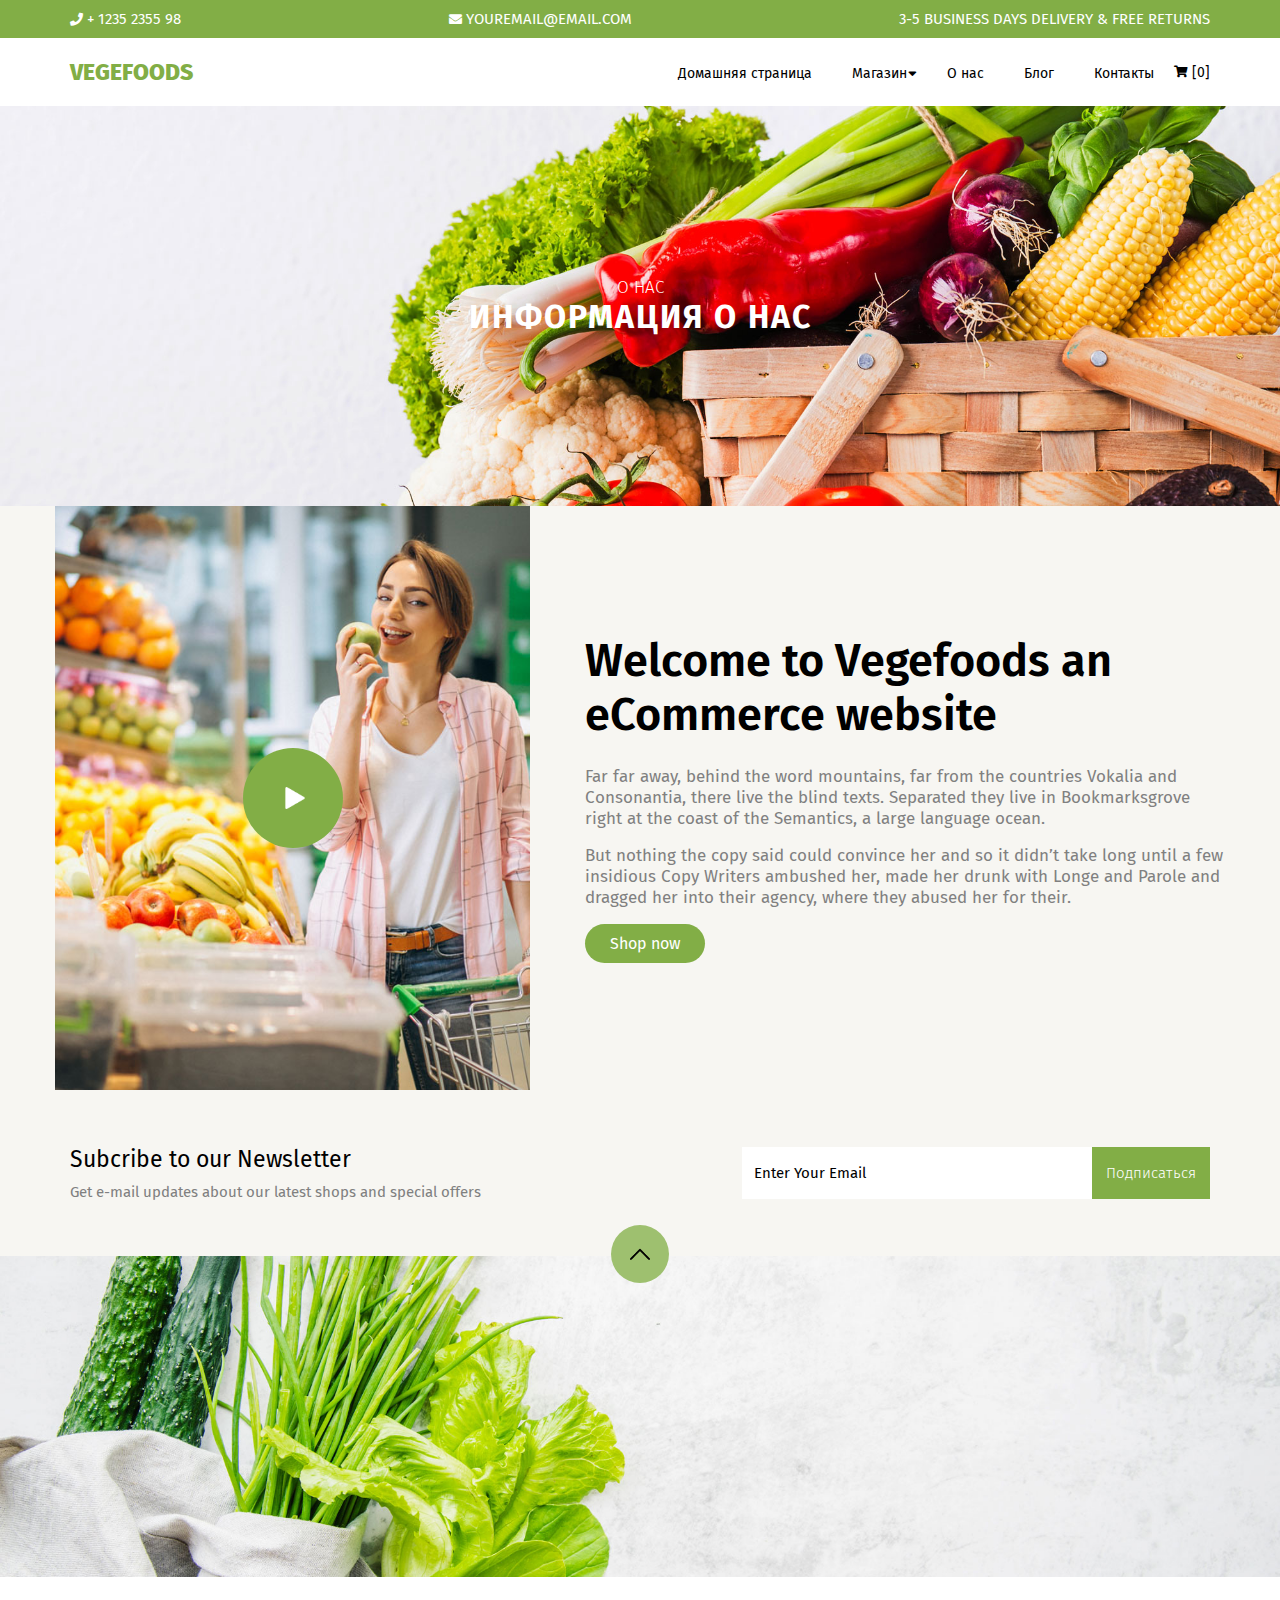
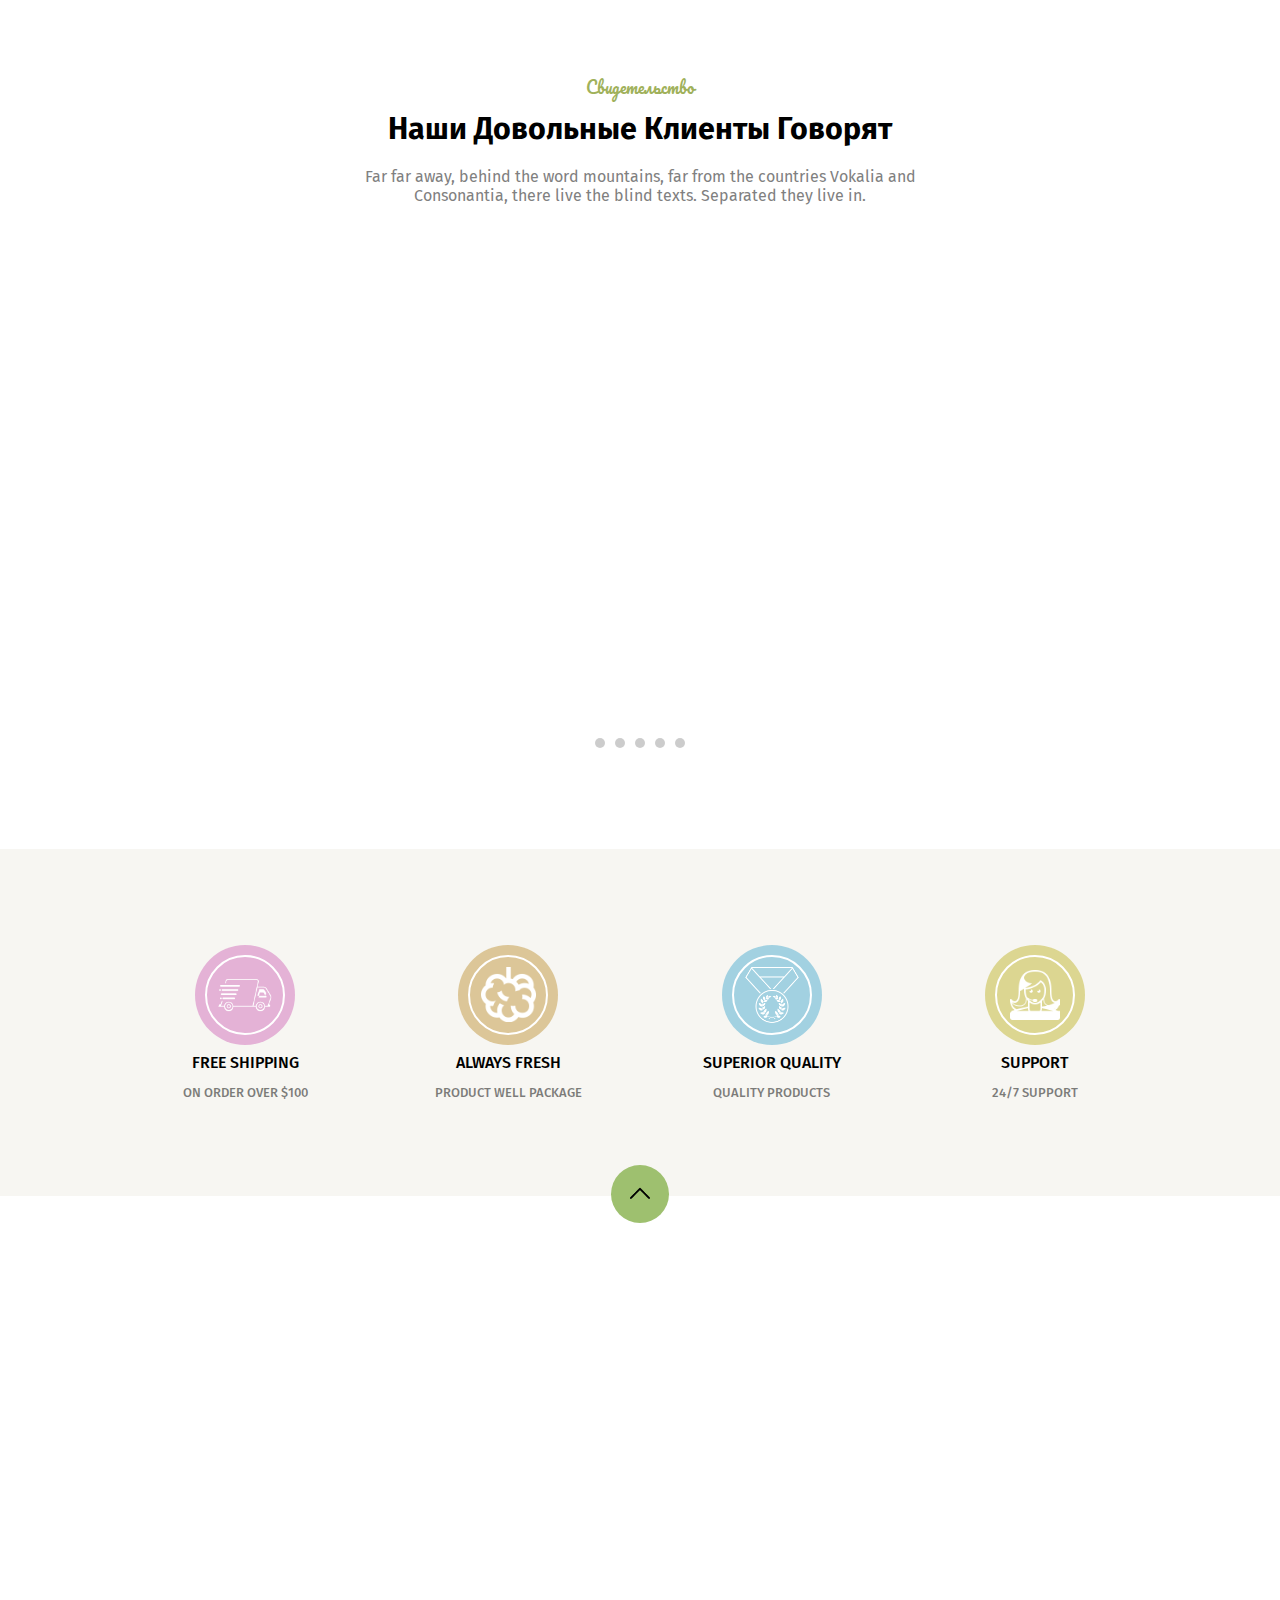
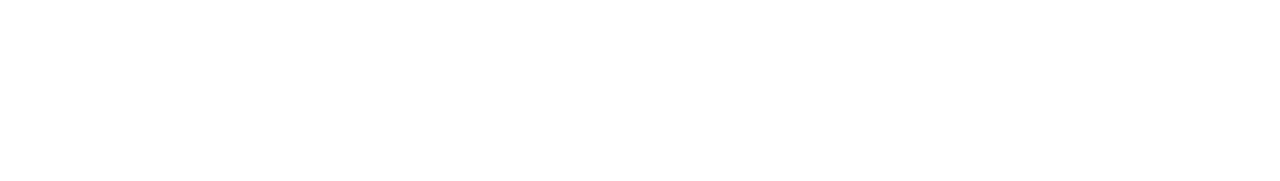
==== commit 4e4d2bbe: "added last changes" ====
--- a/about.html
+++ b/about.html
@@ -6,128 +6,93 @@
 	<link href="https://fonts.googleapis.com/css2?family=Fira+Sans:wght@200;300;400;500;600;700;800;900&display=swap" rel="stylesheet">
 	<link href="https://fonts.googleapis.com/css2?family=Pacifico&display=swap" rel="stylesheet">
 	<link rel="stylesheet" href="css/about.css">
+	<link rel="stylesheet" href="css/newsletter.css">
+	<link rel="stylesheet" href="css/nav.css">
+	<link rel="stylesheet" href="css/icons.css">
+	<link rel="stylesheet" href="css/popaps.css">
 	<title>Document</title>
 </head>
 <body>
-	<div class="header">
-		<div class="wrapper">
-			<p class="header__tel">
-				Обратная связь
-			</p>
-			<p class="header__email">
-				TvoiEmail@email.com
-			</p>
-			<a href="#" class="header__img__holder">
-				<img src="img/email.png" alt="" class="email__header__img">
-			</a>
-			<p class="header__right">
+	<section class="top">
+		<div class="wrapper">
+			<span class="top-title top-phone">
+				+ 1235 2355 98
+			</span>
+			<span class="top-title top-email">
+				YOUREMAIL@EMAIL.COM
+			</span>
+			<span class="top-title">
 				3-5 BUSINESS DAYS DELIVERY & FREE RETURNS
-			</p>
-		</div>
-	</div>
-	<div class="navigation">
-		<div class="wrapper">
-			<a href="#" class="navigation__logo">
-				VEGEFOODS
-			</a>
-			<div class="burger__holder">
-				<div class="burger">
-					<span></span>
-				</div>
-				<p class="burger__menu">
+			</span>
+		</div>
+	</section>
+	<header class="header">
+		<div class="wrapper">
+			<a href="#" class="header-logo">VEGEFOODS</a>
+			<div class="header-right">
+				<ul class="header-list">
+					<li class="header-item">
+						<a href="home.html" class="header-link">
+							Домашняя страница
+						</a>
+					</li>
+					<li class="header-item dropMenu dropdown-hover">
+						<span class="header-link arrow">
+							Магазин
+						</span>
+						<span class="menu-dropdown">
+								<a href="#" class="menu-item">
+									Shop
+								</a>
+								<a href="#" class="menu-item">
+									Wishlist
+								</a>
+								<a href="#" class="menu-item">
+									Single Product
+								</a>
+								<a href="cart.html" class="menu-item">
+									Корзина
+								</a>
+								<a href="#" class="menu-item">
+									Checkout
+								</a>
+							</span>
+					</li>
+					<li class="header-item">
+						<a href="about.html" class="header-link">
+							О нас
+						</a>
+					</li>
+					<li class="header-item">
+						<a href="#" class="header-link">
+							Блог
+						</a>
+					</li>
+					<li class="header-item">
+						<a href="contacts.html" class="header-link">
+							Контакты
+						</a>
+					</li>
+				</ul>
+				<div class="buy-holder">
+					<i class="fas fa-shopping-cart"></i>
+					<a href="" class="buy-title">
+						[<span class="total-price">0</span>]
+					</a>
+				</div>
+			</div>
+			<div class="burger-wrap">
+				<div class="burger-holder">
+					<span class="span-top"></span>
+					<span class="mid"></span>
+					<span class="bottom"></span>
+				</div>
+				<span class="burger-title">
 					MENU
-				</p>
-			</div>
-			<div class="navigation__right">
-			    <ul class="navigation__list">
-				    <li class="navigation__li">
-				    	<a href="home.html" class="navigation__link">
-				    		Домашняя Страница
-				    	</a>
-				    </li>
-				    <li class="navigation__li icon">
-				    	<a href="#" class="navigation__link">
-				    		Магазин
-				    	</a>
-				    	<div class="dropdown__hold">
-				    	<ul class="dropdown">
-				    		<li class="dropdown__li">
-				    			<a href="#" class="dropdown__link">
-				    				Ягоды
-				    			</a>
-				    		</li>
-				    		<li class="dropdown__li">
-				    			<a href="cart.html" class="dropdown__link">
-				    				Карта
-				    			</a>
-				    		</li>
-				    		<li class="dropdown__li">
-				    			<a href="#" class="dropdown__link">
-				    				Бобы
-				    			</a>
-				    		</li>
-				    		<li class="dropdown__li icon2">
-				    			<a href="#" class="dropdown__link">
-				    				Овощи
-				    			</a>
-				    			<ul class="dropdown2">
-				    				<li class="dropdown__li2">
-				    					<a href="#" class="dropdown__link2">
-				    						Баклажан
-				    					</a>
-				    				</li>
-				    				<li class="dropdown__li2">
-				    					<a href="#" class="dropdown__link2">
-				    						Капуста
-				    					</a>
-				    				</li>
-				    				<li class="dropdown__li2">
-				    					<a href="#" class="dropdown__link2">
-				    						Картошка
-				    					</a>
-				    				</li>
-				    				<li class="dropdown__li2">
-				    					<a href="#" class="dropdown__link2">
-				    						Помидор
-				    					</a>
-				    				</li>
-				    				<li class="dropdown__li2">
-				    					<a href="#" class="dropdown__link2">
-				    						Огурец
-				    					</a>
-				    				</li>
-				    			</ul>
-				    		</li>
-				    		<li class="dropdown__li">
-				    			<a href="#" class="dropdown__link">
-				    				Соки 
-				    			</a>
-				    		</li>
-				    	</ul>
-				    	</div>
-				    </li>
-				    <li class="navigation__li">
-				    	<a href="about.html" class="navigation__link">
-				    		О Продукте
-				    	</a>
-				    </li>
-				    <li class="navigation__li">
-				    	<a href="#" class="navigation__link">
-				    		Блог
-				    	</a>
-				    </li>
-				    <li class="navigation__li">
-				    	<a href="contacts.html" class="navigation__link">
-				    		Контакты
-				    	</a>
-				    </li>
-			    </ul>
-			    <a href="#" class="buy__button">
-			    	[0]
-			    </a>
-			</div>
-		</div>
-	</div>
+				</span>
+			</div>
+		</div>
+	</header>
 	<div class="slider">
 		<div class="slider__holder">
 			<div class="sliders">
@@ -165,26 +130,31 @@
 			</div>
 		</div>
 	</div>
-	<div class="newsletter">
-		<div class="wrapper">
-			<div class="newsletter__left scroll__elem">
-				<h1 class="newsletter__title">
-					Подпишитесь На Нас
-				</h1>
-				<p class="newsletter__text">
-					Получайте свежие новости о нас по e-mail
-				</p>
-			</div>
-			<div class="newsletter__right scroll__elem">
-				<form action="" method="" class="form__news">
-				    <input type="email" class="email" placeholder="Введите ваш e-mail" required="lol">
-				    <button class="newsletter__button">
-					    Отправить
-				    </button>
-				</form>
-			</div>
-		</div>
-	</div>
+	<section class="newsletter">
+		<div class="wrapper">
+			<div class="newsletter-left">
+				<h2 class="newsletter-title">
+					Subcribe to our Newsletter
+				</h2>
+				<span class="newsletter-text">
+					Get e-mail updates about our latest shops and special offers
+				</span>
+			</div>
+			<form action="javascript:void(0)" class="newsletter-right">
+				<input type="text" class="newsletter-input" placeholder="Enter Your Email">
+				<button type="submit" class="newsletter-button">
+					Подписаться
+				</button>
+			</form>
+			<div class="scroll">
+				<img src="img/arrowscroll.png" alt="" class="scroll__img">
+			</div>
+		</div>
+	</section>
+
+
+
+	
 	<div class="time scrollNumHolder">
 		<div class="wrapper">
 			<div class="time__holder scroll__elem">
@@ -504,7 +474,7 @@
 
 
 	<div class="form__wrap">
-		<div class="form__hold">
+		<form action="javascript:void(0)" class="form__hold">
 			<img src="img/rocket.png" alt="" class="rocket">
 			<p class="form__title">
 				-Хотите,перезвоним вам за <span>28</span> секунд?
@@ -541,7 +511,7 @@
 				</p>
 			</div>
 			<img src="img/formShow.png" class="form__close">
-		</div>
+		</form>
 	</div>
 
 
@@ -622,6 +592,9 @@
 
 
 	<script src="js/jquery-3.5.1.min.js"></script>
+	<script src="js/jquery.maskedinput.min.js"></script>
+	<script src="js/nav.js"></script>
+	<script src="js/popaps.js"></script>
 	<script src="js/about.js"></script>
 </body>
 </html>--- a/css/about.css
+++ b/css/about.css
@@ -15,275 +15,6 @@
 	max-width: 1170px;
 	margin: 0 auto;
 	height: 100vh;
-}
-.header{
-	width: 100%;
-	background: #82ae46;
-	z-index: 5;
-}
-.header>.wrapper{
-	height: 27px;
-	background: #82ae46;
-	display: flex;
-	justify-content: space-between;
-	align-items: center;
-}
-/*Номер телефона*/
-.header__tel{
-	font-size: 16px;
-	text-decoration: none;
-	color: white;
-	position: relative;
-	font-weight: 400;
-	padding-left: 20px;
-	cursor: pointer;
-	margin: 0;
-}
-.header__tel:after{
-	position: absolute;
-	left: 0;
-	top: 0px;
-	content: "";
-	display: block;
-	height: 18px;
-	background-size: cover;
-	background-repeat: no-repeat;
-	width: 18px;
-	background-image: url(../img/tel2.png);
-}
-/*анимация подчеркивания номера телефона*/
-.header__tel:before{
-	content: "";
-	display: block;
-	width: 100%;
-	transform: scaleX(0);
-	height: 2px;
-	background: white;
-	position: absolute;
-	left: 0;
-	bottom: 0;
-	transition: 0.4s ease;
-}
-.header__tel:hover:before{
-	transform: scaleX(1);
-}
-.header__right{
-	margin: 0;
-	padding: 0;
-}
-/*email*/
-.header__email{
-	font-weight: 400;
-	font-size: 16px;
-	color: white;
-	text-decoration: none;
-	position: relative;
-	cursor: pointer;
-}
-.email__header__img{
-	display: none;
-}
-/*анимация подчеркивания Email*/
-.header__email:before{
-	position: absolute;
-	bottom: 0;
-	left: 0;
-	content: "";
-	display: block;
-	width: 100%;
-	height: 2px;
-	background: white;
-	transition: 0.4s ease;
-	transform: scaleX(0);
-}
-.header__email:hover:before{
-	transform: scaleX(1);
-}
-/*3-5 BUSINESS DAYS DELIVERY & FREE RETURNS*/
-.header__right{
-	font-size: 16px;
-	font-weight: 500;
-	color: white;
-	position: relative;
-}
-/*навигация по сайту и логотип сайта*/
-.navigation{
-	width: 100%;
-	background: white;
-	z-index: 5;
-}
-.navigation>.wrapper{
-	height: 48px;
-	background: white;
-	display: flex;
-	justify-content: space-between;
-	align-items: center;
-}
-/*логотип сайта*/
-.navigation__logo{
-	font-size: 20px;
-	color: black;
-	font-weight: 900;
-	text-decoration: none;
-}
-.burger__holder{
-	display: none;
-}
-.navigation__right{
-	display: flex;
-	justify-content: space-between;
-	align-items: center;
-}
-
-.navigation__list{
-	display: flex;
-	justify-content: space-between;
-	width: 560px;
-}
-.navigation__li{
-	position: relative;
-}
-.navigation__link{
-	text-decoration: none;
-	font-size: 17px;
-	font-weight: 500;
-	color: #6e6e6e;
-	transition: 0.3s ease;
-}
-.navigation__li:before{
-	position: absolute;
-	left: 0;
-	bottom: 0;
-	content: "";
-	display: block;
-	width: 0;
-	height: 2px;
-	background: #8bb454;
-	transition: 0.3s ease;
-}
-.navigation__link:hover{
-	color: #8bb454;
-}
-.navigation__li:hover:before{
-	width: 100%;
-}
-.icon{
-	position: relative;
-}
-.icon:after{
-	position: absolute;
-	right: -15px;
-	top: 5px;
-	content: "";
-	display: block;
-	background: url(../img/download.png);
-	width: 10px;
-	height: 10px;
-	background-size: cover;
-	background-repeat: no-repeat;
-	transition: 0.7s ease;
-}
-/*выпадающее меню*/
-.dropdown{
-	position: absolute;
-	display: flex;
-	flex-direction: column;
-	height: 94px;
-	width: 100px;
-	background: white;
-	border-radius: 7px;
-	transition: 0.7s ease;
-}
-.dropdown__li{
-	position: relative;
-}
-.dropdown__link{
-	text-decoration: none;
-	font-size: 16px;
-	color: #6e6e6e;
-}
-.dropdown__link:hover{
-	color: #8bb454;
-}
-/*анимация выпадающего меню*/
-/*.navigation__li:hover .dropdown{
-	height: 94px;
-	overflow: inherit;
-}*/
-.dropdown__hold{
-	position: absolute;
-	transition: 0.9s ease;
-	overflow: hidden;
-	height: 0;
-	width: 200px;
-	background: transparent;
-}
-.navigation__li:hover .dropdown__hold{
-	height: 160px;
-}
-.icon:hover:after{
-	transform: rotate(180deg);
-}
-/*выпадающая меню под разделом SHOP*/
-.dropdown2{
-	position: absolute;
-	left: 100px;
-	top: 0px;
-	display: flex;
-	flex-direction: column;
-	height: 0;
-	width: 90px;
-	overflow: hidden;
-	border-radius: 5px;
-	transition: 0.7s ease;
-	overflow: hidden;
-	z-index: 4;
-	background: white;
-	border-radius: 5px;
-}
-.icon2{
-	position: relative;
-}
-.icon2:after{
-	position: absolute;
-	right: 5px;
-	top: 5px;
-	content: "";
-	display: block;
-	background: url(../img/download.png);
-	width: 10px;
-	height: 10px;
-	background-size: cover;
-	background-repeat: no-repeat;
-	transition: 0.7s ease;
-	transform: rotate(-90deg);
-}
-.dropdown__link2{
-	font-size: 15px;
-	color: #6e6e6e;
-	text-decoration: none;
-}
-/*анимация второго выпадающего меню*/
-.icon2:hover .dropdown2{
-	height: 95px;
-}
-.icon2:hover:after{
-	transform: rotate(0deg);
-}
-.dropdown__link2:hover{
-	color: #8bb454;
-}
-.buy__button{
-	width: 76px;
-	height: 48px;
-	background: #82ae46;
-	display: flex;
-	align-items: center;
-	justify-content: center;
-	text-decoration: none;
-	color: white;
-	font-weight: 600;
-	margin-left: 21px;
 }
 .slider{
 	width: 100%;
@@ -414,59 +145,6 @@
 	border: 1px solid #82ae46;
 	color: #82ae46;
 }
-.newsletter{
-	width: 100%;
-	background: #f7f6f2;
-	overflow: hidden;
-}
-.newsletter .wrapper{
-	height: 204px;
-	background: #f7f6f2;
-	display: flex;
-	justify-content: space-between;
-	align-items: center;
-}
-
-.newsletter__title{
-	font-size: 22px;
-	font-weight: 400;
-	color: black;
-	margin: 10px 0;
-}
-.newsletter__text{
-	font-size: 17px;
-	font-weight: 400;
-	color: #808080;
-	margin: 10px 0;
-}
-
-.form__news{
-	display: flex;
-}
-.email{
-	width: 447px;
-	height: 52px;
-	background: white;
-	border: none;
-	outline: none;
-	padding-left: 12px;
-	font-family: 'Fira Sans', sans-serif;
-}
-
-.newsletter__button{
-	display: flex;
-	justify-content: center;
-	align-items: center;
-	padding: 0 1rem;
-	height: 52px;
-	border: none;
-	outline: none;
-	background: #82ae46;
-	color: white;
-	font-weight: 300;
-	font-size: 17px;
-	font-family: 'Fira Sans', sans-serif;
-}
 .time{
 	width: 100%;
 	background: url(../img/bg_3.jpg);
@@ -918,309 +596,6 @@
 
 
 
-.form__wrap{
-	width: 100%;
-	height: 100%;
-	position: fixed;
-	background: rgb(0, 0, 0, 0.4);
-	display: flex;
-	justify-content: center;
-	align-items: center;
-	left: 0;
-	top: 0;
-	z-index: 500;
-	overflow: hidden;
-	transition: 0.7s ease;
-	visibility: hidden;
-	opacity: 0;
-}
-.form__wrap-active{
-	visibility: visible;
-	opacity: 1;
-}
-.form__hold{
-	/*width: 252px;*/
-	width: 400px;
-	/*height: 362px;*/
-	height: 543px;
-	display: flex;
-	flex-direction: column;
-	align-items: center;
-	background: #11283A;
-	border-radius: 20px;
-	position: relative;
-	padding: 30px 25px;
-	transition: 0.7s ease;
-	transform: translateY(-600px);
-}
-.form__hold-active{
-	transform: translateY(0);
-}
-.rocket{
-	width: 80px;
-}
-.form__title{
-	display: block;
-	font-size: 19px;
-	color: white;
-	letter-spacing: -0.2px;
-	font-weight: 400;
-	margin: 20px 0;
-}
-.form__title span{
-	font-size: 21px;
-	font-weight: 700;
-}
-.error__hold{
-	width: 85%;
-	height: 40px;
-	background: #FFF6F5;
-	border-radius: 4px;
-	border: 1px solid #CEBBBD;
-	visibility: hidden;
-	display: flex;
-	align-items: center;
-	padding-left: 5px;
-	opacity: 0;
-	transition: 0.5s ease;
-	position: relative;
-}
-.error__hold__active{
-	visibility: visible;
-	opacity: 1;
-}
-.error__text{
-	font-size: 16px;
-	font-weight: 400;
-	color: #6F4D4B;
-	position: absolute;
-	visibility: hidden;
-	opacity: 0;
-	transition: 0.3s ease;
-}
-.error__active{
-	visibility: visible;
-	opacity: 1;
-}
-.empty__text{
-	font-size: 16px;
-	font-weight: 400;
-	color: #6F4D4B;
-	position: absolute;
-	visibility: hidden;
-	opacity: 0;
-	transition: 0.3s ease;
-}
-.empty__active{
-	visibility: visible;
-	opacity: 1;
-}
-.right__text{
-	font-size: 16px;
-	font-weight: 400;
-	color: #6F4D4B;
-	position: absolute;
-	visibility: hidden;
-	opacity: 0;
-	transition: 0.3s ease;
-	line-height: 13px;
-}
-.right__active{
-	visibility: visible;
-	opacity: 1;
-}
-.form__tel{
-	width: 85%;
-	height: 50px;
-	background: white;
-	color: black;
-	font-weight: 400;
-	letter-spacing: -0.4px;
-	border-radius: 5px;
-	outline: none;
-	font-family: 'Fira Sans', sans-serif;
-	font-size: 20px;
-	padding-left: 15px;
-	border: none;
-	margin: 15px 0;
-}
-.form__button{
-	font-family: 'Fira Sans', sans-serif;
-	width: 100%;
-	height: 47px;
-	border-radius: 5px;
-	background: #50C878;
-	display: flex;
-	justify-content: center;
-	align-items: center;
-	font-size: 20px;
-	color: white;
-	border: none;
-	outline: none;
-}
-.form__time__holder{
-	display: flex;
-	justify-content: space-between;
-	align-items: center;
-	margin: 40px 20px 20px;
-}
-.form__time__holder p{
-	font-size: 45px;
-	color: white;
-	margin: 0;
-}
-.form__info{
-	width: 90%;
-	text-align: left;
-}
-.form__info p{
-	font-size: 15px;
-	color: white;
-	font-weight: 400;
-	margin: 0;
-}
-.form__close{
-	position: absolute;
-	top: 15px;
-	right: 15px;
-	width: 25px;
-	cursor: pointer;
-}
-.form__animation{
-	animation: rotate;
-	animation-duration: 1.2s;
-	animation-delay: 0.4s;
-}
-@keyframes rotate {
-	0% {
-		transform: rotate(-0deg);
-	}
-	100% {
-		transform: rotate(-360deg);
-	}
-}
-.modal__hold{
-	width: 100%;
-	height: 100%;
-	display: flex;
-	justify-content: center;
-	align-items: center;
-	background: rgb(0, 0, 0, 0.4);
-	position: fixed;
-	left: 0;
-	top: 0;
-	visibility: hidden;
-	opacity: 0;
-	transition: 0.5s ease;
-}
-.modal__wrapper{
-	visibility: visible;
-	opacity: 1;
-}
-.modal{
-	width: 420px;
-	height: 450px;
-	border-radius: 10px;
-	background: white;
-	position: relative;
-	transform: translateY(-600px);
-	transition: 0.7s ease;
-}
-.modal__active{
-	transform: translateY(0);
-}
-.modal__top{
-	width: 100%;
-	background: #54FF9F;
-	border-top-left-radius: 10px;
-	border-top-right-radius: 10px;
-	display: flex;
-	justify-content: center;
-	align-items: center;
-	height: 80px;
-}
-.modal__title{
-	font-size: 30px;
-	font-weight: 400;
-	color: white;
-	margin: 0;
-}
-.name{
-	width: 350px;
-	height: 45px;
-	border-radius: 30px;
-	background: #C0C0C0;
-	border: none;
-	outline: none;
-	font-family: 'Fira Sans', sans-serif;
-	font-synthesis: 17px;
-	font-weight: 700;
-	color: #641C34;
-	transition: 0.3s ease;
-	margin: 10px 0;
-	text-align: center;
-	display: block;
-	margin: 0 auto;
-	margin-top: 30px;
-}
-.email2{
-	width: 350px;
-	margin: 10px 0;
-	height: 45px;
-	border-radius: 30px;
-	background: #C0C0C0;
-	border: none;
-	outline: none;
-	font-family: 'Fira Sans', sans-serif;
-	font-synthesis: 17px;
-	font-weight: 700;
-	color: #ACE5EE;
-	transition: 0.3s ease;
-	text-align: center;
-	display: block;
-	margin: 0 auto;
-	margin-top: 10px;
-}
-.name:focus{
-	background: #2A6478;
-	color: white;
-}
-.email2:focus{
-	background: #2A6478;
-	color: white;
-}
-.modal__button{
-	width: 350px;
-	height: 40px;
-	background: #54FF9F;
-	border-radius: 20px;
-	font-size: 17px;
-	font-weight: 400;
-	color: white;
-	border: none;
-	outline: none;
-	font-family: 'Fira Sans', sans-serif;
-	margin: 0 auto;
-	display: block;
-	margin-top: 10px;
-}
-.modal__text{
-	font-size: 17px;
-	font-weight: 400;
-	color: #CAC4B0;
-	display: block;
-	margin: 0 auto;
-	margin-top: 145px;
-	text-align: center;
-}
-.close__sign__modal{
-	font-size: 28px;
-	color: black;
-	cursor: pointer;
-	position: absolute;
-	right: 15px;
-	bottom: 15px;
-}
 
 
 
@@ -1305,101 +680,9 @@
 
 
 
-@media screen and (max-width: 1170px) {
-	.header .wrapper{
-		padding: 0 15px;
-	}
-	.navigation .wrapper{
-		padding: 0 15px;
-	}
-}
 @media screen and (max-width: 992px) {
 	.wrapper{
 		max-width: 992px;
-	}
-	.navigation .wrapper{
-		padding: 0 20px;
-		position: relative;
-		background: black;
-	}
-	.navigation__logo{
-		color: white;
-	}
-	.burger__holder{
-		display: flex;
-		align-items: center;
-		justify-content: space-between;
-		width: 80px;
-	}
-	.burger{
-		position: relative;
-		width: 27px;
-		height: 16px;
-	}
-	.burger:before{
-		content: "";
-		display: block;
-		position: absolute;
-		left: 0;
-		top: 0;
-		width: 100%;
-		height: 2px;
-		background: #CAC4B0;
-	}
-	.burger:after{
-		content: "";
-		display: block;
-		position: absolute;
-		left: 0;
-		bottom: 0;
-		width: 100%;
-		height: 2px;
-		background: #CAC4B0;
-	}
-	.burger span{
-		display: block;
-		position: absolute;
-		left: 0;
-		top: 50%;
-		width: 100%;
-		height: 2px;
-		background: #CAC4B0;
-		transform: translate(0, -50%);
-	}
-	.burger__menu{
-		margin: 0;
-		font-size: 17px;
-		font-weight: 500;
-		color: #CAC4B0;
-	}
-	.navigation__right{
-		position: absolute;
-		left: 0;
-		top: 48px;
-		width: 100%;
-		flex-direction: column;
-		align-items: flex-start;
-		background: black;
-		height: 0;
-		transition: 0.4s ease;
-		overflow: hidden;
-		padding-left: 20px;
-	}
-	.navigation__list{
-		flex-direction: column;
-		align-items: flex-start;
-	}
-	.dropdown__hold{
-		z-index: 5;
-	}
-	.dropdown2{
-		top: -40px;
-	}
-	.buy__button{
-		margin: 0;
-	}
-	.active__burger{
-		height: 153px;
 	}
 	.video .wrapper{
 		height: auto;
@@ -1440,15 +723,6 @@
 	}
 }
 @media screen and (max-width: 767px) {
-	.header .wrapper{
-		flex-direction: column;
-		align-items: flex-start;
-		height: auto;
-		padding: 0 10px;
-	}
-	.navigation .wrapper{
-		padding: 0 10px;
-	}
 	.video .wrapper{
 		flex-direction: column;
 	}
@@ -1514,12 +788,6 @@
 @media screen and (max-width: 576px) {
 	.wrapper{
 		max-width: 576px;
-	}
-	.header .wrapper{
-		padding: 0 10px;
-	}
-	.navigation .wrapper{
-		padding: 0 10px;
 	}
 	.video__right{
 		width: 100%;
@@ -1556,14 +824,6 @@
 		padding-right: 10px;
 	}
 }
-@media screen and (max-width: 390px) {
-	.header .wrapper{
-		padding: 0 5px;
-	}
-	.navigation .wrapper{
-		padding: 0 5px;
-	}
-}
 
 
 
--- a/css/newsletter.css
+++ b/css/newsletter.css
@@ -0,0 +1,188 @@
+.newsletter {
+	width: 100%;
+	background: #F7F6F2;
+}
+.newsletter .wrapper {
+	padding: 55px 15px;
+	display: flex;
+	justify-content: space-between;
+	align-items: center;
+	height: auto;
+	position: relative;
+}
+.newsletter-left {
+	display: flex;
+	flex-direction: column;
+	align-items: flex-start;
+	justify-content: flex-start;
+}
+.newsletter-title {
+	font-size: calc(20px + 3 * ((100vw - 320px) / (1280 - 320)));
+	font-weight: 400;
+	color: black;
+	margin-top: 0;
+	margin-bottom: 10px;
+}
+.newsletter-text {
+	color: gray;
+	font-weight: 400;
+	font-size: calc(13px + 2 * ((100vw - 320px) / (1280 - 320)));
+}
+.newsletter-right {
+	display: flex;
+}
+.newsletter-input {
+	width: calc(200px + 150 * ((100vw - 320px) / (1280 - 320)));;
+	height: 52px;
+	background: white;
+	outline: none;
+	border: none;
+	color: black;
+	padding: 6px 12px;
+	font-family: 'Fira Sans', sans-serif;
+	font-size: calc(13px + 2 * ((100vw - 320px) / (1280 - 320)));
+}
+.newsletter-input::placeholder{
+	color: black;
+}
+.newsletter-button {
+	height: 52px;
+	padding: 0 14px;
+	display: flex;
+	justify-content: center;
+	align-items: center;
+	font-family: 'Fira Sans', sans-serif;
+	background: #82ae46;
+	color: white;
+	font-weight: 300;
+	border: none;
+	outline: none;
+	font-size: calc(13px + 2 * ((100vw - 320px) / (1280 - 320)));
+	transition: 0.3s ease;
+	cursor: pointer;
+}
+.newsletter-button:hover{
+	background: #568118;
+}
+.scroll{
+	position: absolute;
+	left: 50%;
+	bottom: -27px;
+	height: 58px;
+	width: 58px;
+	display: flex;
+	justify-content: center;
+	align-items: center;
+	background: #9EC06F;
+	border-radius: 50%;
+	transform: translate(-50%);
+	cursor: pointer;
+}
+.scroll__img{
+	width: 20px;
+	animation: moveUpDown 1.2s infinite;
+}
+@keyframes moveUpDown{
+	0%{
+		transform: translateY(0) rotate(-180deg);;
+	}100%{
+		transform: translateY(-100%) rotate(-180deg);;
+	}
+}
+@media screen and (max-width: 767px){
+	.newsletter .wrapper{
+		display: flex;
+		flex-direction: column;
+		align-items: flex-start;
+		justify-content: flex-start;
+	}
+	.newsletter-right{
+		margin-top: 20px;
+		width: 100%;
+		display: grid;
+		grid-template-columns: 1fr auto;
+	}
+	.newsletter-input{
+		width: 100%;
+	}
+	.newsletter-button{
+		width: 100%;
+	}
+}
+/*.newsletter{
+	width: 100%;
+	background: #F8F7F4;
+}
+.newsletter .wrapper{
+	height: 35vh;
+	background: #F8F7F4;
+	display: flex;
+	justify-content: space-between;
+	align-items: center;
+	position: relative;
+}
+.newsletter__left{
+	text-align: left;
+}
+.newsletter__title{
+	font-size: 30px;
+	color: black;
+	font-weight: 400;
+	margin: 5px 0px;
+}
+.newsletter__text{
+	font-size: 17px;
+	color: gray;
+	font-weight: 300;
+	margin: 5px 0px;
+}
+.newsletter__right{
+	display: flex;
+}
+.email{
+	width: 447px;
+	height: 52px;
+	background: white;
+	outline: none;
+	border: none;
+	font-family: 'Fira Sans', sans-serif;
+	padding-left: 13px;
+	font-size: 15px;
+	color: gray;
+}
+.newsletter__button{
+	display: flex;
+	justify-content: center;
+	align-items: center;
+	font-size: 15px;
+	font-weight: 300;
+	width: 93px;
+	height: 52px;
+	background: #91B85C;
+	color: white;
+	text-decoration: none;
+	transition: 0.7s ease;
+	position: relative;
+	z-index: 3;
+	border: none;
+	outline: none;
+}
+.newsletter__button:hover{
+	box-shadow: 0px 0px 20px #CB2821;
+	color: black;
+}
+.newsletter__button:before{
+	content: "";
+	display: block;
+	position: absolute;
+	left: 0;
+	top: 0;
+	width: 0;
+	height: 100%;
+	background: #CB2821;
+	transition: 0.7s ease;
+	z-index: -1;
+}
+.newsletter__button:hover:before{
+	width: 100%;
+}*/--- a/css/nav.css
+++ b/css/nav.css
@@ -0,0 +1,290 @@
+.top{
+	width: 100%;
+	background: #82AE46;
+}
+.top .wrapper{
+	display: flex;
+	justify-content: space-between;
+	align-items: center;
+	padding: 10px 15px;
+	height: auto;
+
+}
+.top-title{
+	color: white;
+	font-size: calc(12px + 3 * ((100vw - 320px) / (1280 - 320)));
+	font-weight: 400;
+}
+.top-phone:before{
+	content: "\f095";
+	transform: rotate(180deg);
+	font-family: "Font Awesome 5 Pro";
+	font-weight: 900;
+	font-size: calc(10px + 3 * ((100vw - 320px) / (1280 - 320)));
+	color: white;
+}
+.top-email:before{
+	content: "\f0e0";
+	font-family: "Font Awesome 5 Pro";
+	font-weight: 900;
+	font-size: calc(10px + 3 * ((100vw - 320px) / (1280 - 320)));
+	color: white;
+}
+/*Шапка сайта*/
+.header {
+	width: 100%;
+	background: white;
+	position: relative;
+	z-index: 99;
+	top: -100px;
+	transition: 0.4s ease;
+	position: unset;
+}
+.header .wrapper {
+	padding: 20px 15px;
+	display: flex;
+	justify-content: space-between;
+	align-items: center;
+	height: auto;
+	position: relative;
+}
+.header-logo {
+	font-weight: 800;
+	color: #82ae46;
+	font-size: calc(20px + 3 * ((100vw - 320px) / (1280 - 320)));
+	text-decoration: none;
+}
+.header-right {
+	display: flex;
+}
+.header-list {
+	display: flex;
+}
+.header-item {
+	padding: 0 20px;
+	position: relative;
+}
+.dropdown-hover:hover .menu-dropdown{
+	visibility: visible;
+	opacity: 1;
+}
+.header-link {
+	text-decoration: none;
+	font-weight: 400;
+	color: black;
+	font-size: calc(12px + 2 * ((100vw - 320px) / (1280 - 320)));
+}
+.arrow{
+	position: relative;
+}
+.arrow:after{
+	position: absolute;
+	right: -10px;
+	top: -1px;
+	content: "\f0dd";
+	font-family: "Font Awesome 5 Pro";
+	font-weight: 900;
+}
+.buy-holder {
+	display: flex;
+	align-items: center;
+}
+.buy-holder i{
+	font-size: calc(10px + 2 * ((100vw - 320px) / (1280 - 320)));
+	margin-right: 4px;
+}
+.buy-title {
+	font-weight: 400;
+	color: black;
+	text-decoration: none;
+	font-size: calc(12px + 2 * ((100vw - 320px) / (1280 - 320)));
+}
+/*Выпадающее меню*/
+.menu-dropdown{
+	position: absolute;
+	left: -30%;
+	top: 150%;
+	box-sizing: content-box;
+	display: flex;
+	justify-content: flex-start;
+	flex-direction: column;
+	align-items: flex-start;
+	background: white;
+	visibility: hidden;
+	opacity: 0;
+	transition: 0.3s ease;
+}
+.menu-dropdown .menu-item{
+	width: 160px;
+	box-sizing: border-box;
+	padding: 10px 20px;
+	font-size: calc(12px + 2 * ((100vw - 320px) / (1280 - 320)));
+	color: #212529;
+	font-weight: 400;
+	text-decoration: none;
+}
+/*Стилизация бургера*/
+.burger-wrap{
+	display: none;
+	z-index: 30;
+}
+.burger-holder{
+	width: 17px;
+	height: 14px;
+	display: flex;
+	flex-direction: column;
+	justify-content: space-between;
+	align-items: flex-start;
+	margin-right: 5px;
+	position: relative;
+}
+.burger-holder.burgerActive .span-top{
+	transform: rotate(50deg);
+	position: absolute;
+	left: 0;
+	top: 0;
+}
+.burger-holder.burgerActive .mid{
+	opacity: 0;
+}
+.burger-holder.burgerActive .bottom{
+	transform: rotate(-50deg);
+	position: absolute;
+	left: 0;
+	bottom: 0;
+}
+.burger-holder span{
+	width: 100%;
+	height: 2px;
+	background: rgba(255, 255, 255, 0.5);
+	border-radius: 3px;
+	transition: 0.3s ease;
+}
+.burger-holder .span-top{
+	transform-origin: left top;
+}
+.burger-holder .bottom{
+	transform-origin: bottom left;
+}
+.burger-title{
+	color: rgba(255, 255, 255, 0.5);
+	font-weight: 400;
+	font-size: calc(12px + 2 * ((100vw - 320px) / (1280 - 320)));
+}
+
+/*Стилизация фиксированной шапки*/
+.header.fixedHeader{
+		background: white;
+		position: fixed;
+		left: 0;
+		top: 0;
+	}
+	.header.fixedHeader .header-logo{
+		color: black;
+	}
+	.header.fixedHeader .header-right{
+		background: white;
+	}
+	.header.fixedHeader .header-link{
+		color: black;
+	}
+	.header.fixedHeader .menu-dropdown{
+		background: black;
+	}
+	.header.fixedHeader .menu-dropdown .menu-item{
+		color: white;
+	}
+	.header.fixedHeader .burger-holder span{
+		background: black;
+	}
+	.header.fixedHeader .burger-title{
+		color: black;
+	}
+@media screen and (max-width: 992px) {
+	.header{
+		background: black;
+		top: -100px;
+		position: unset;
+		transition: 0.4s ease;
+	}
+	.header .wrapper{
+		position: relative;
+	}
+	.header-right{
+		width: 100%;
+		position: absolute;
+		left: 0;
+		top: 99%;
+		max-height: 0px;
+		overflow: hidden;
+		flex-direction: column;
+		align-items: flex-start;
+		justify-content: flex-start;
+		background: black;
+		padding: 0 15px;
+		transition: 0.5s ease;
+		z-index: 4;
+	}
+	.header-right.headerActive{
+		padding: 20px 15px;
+		max-height: 600px;
+	}
+	.header-logo{
+		color: white;
+	}
+	.header-list{
+		flex-direction: column;
+		align-items: flex-start;
+		justify-content: flex-start;
+		width: 100%;
+	}
+	.header-item{
+		width: 100%;
+		padding: 10px 0;
+	}
+	.header-link{
+		width: 100%;
+		color: white;
+	}
+	.burger-wrap{
+		display: flex;
+	}
+	.menu-dropdown{
+		position: relative;
+		top: unset;
+		left: unset;
+		visibility: visible;
+		width: 100%;
+		max-height: 0px;
+	}
+	.menu-dropdown.menu-active{
+		padding: 10px 0;
+		max-height: 210px;
+		opacity: 1;
+	}
+	.menu-dropdown .menu-item{
+		width: 100%;
+		padding-left: 5%;
+		color: black;
+	}
+	.buy-holder{
+		width: 100%;
+		background: #82ae46;
+		padding: 15px;
+	}
+	.buy-holder i{
+		color: white;
+	}
+	.buy-holder .buy-title{
+		color: white;
+	}
+}
+@media screen and (max-width: 767px){
+	.top .wrapper{
+		display: flex;
+		flex-direction: column;
+		align-items: flex-start;
+		justify-content: flex-start;
+		grid-row-gap: 5px;
+	}
+}--- a/css/popaps.css
+++ b/css/popaps.css
@@ -0,0 +1,310 @@
+/*Модальное окно с обратной связью*/
+.form__wrap{
+	width: 100%;
+	height: 100%;
+	position: fixed;
+	background: rgb(0, 0, 0, 0.4);
+	display: flex;
+	justify-content: center;
+	align-items: center;
+	left: 0;
+	top: 0;
+	z-index: 500;
+	overflow: hidden;
+	transition: 0.7s ease;
+	visibility: hidden;
+	opacity: 0;
+}
+.form__wrap-active{
+	visibility: visible;
+	opacity: 1;
+}
+.form__hold{
+	width: 400px;
+	height: 543px;
+	display: flex;
+	flex-direction: column;
+	align-items: center;
+	background: #11283A;
+	border-radius: 20px;
+	position: relative;
+	padding: 30px 25px;
+	transition: 0.7s ease;
+	transform: translateY(-600px);
+}
+.form__hold-active{
+	transform: translateY(0);
+}
+.rocket{
+	width: 80px;
+}
+.form__title{
+	display: block;
+	font-size: 19px;
+	color: white;
+	letter-spacing: -0.2px;
+	font-weight: 400;
+	margin: 20px 0;
+}
+.form__title span{
+	font-size: 21px;
+	font-weight: 700;
+}
+.error__hold{
+	width: 85%;
+	height: 40px;
+	background: #FFF6F5;
+	border-radius: 4px;
+	border: 1px solid #CEBBBD;
+	visibility: hidden;
+	display: flex;
+	align-items: center;
+	padding-left: 5px;
+	opacity: 0;
+	transition: 0.5s ease;
+	position: relative;
+}
+.error__hold__active{
+	visibility: visible;
+	opacity: 1;
+}
+.error-validate{
+	background: white;
+	border-color: black;
+	visibility: visible;
+	opacity: 1;
+}
+.error__text{
+	font-size: 16px;
+	font-weight: 400;
+	color: #6F4D4B;
+	position: absolute;
+	visibility: hidden;
+	opacity: 0;
+	transition: 0.3s ease;
+}
+.error__active{
+	visibility: visible;
+	opacity: 1;
+}
+.empty__text{
+	font-size: 16px;
+	font-weight: 400;
+	color: #6F4D4B;
+	position: absolute;
+	visibility: hidden;
+	opacity: 0;
+	transition: 0.3s ease;
+}
+.empty__active{
+	visibility: visible;
+	opacity: 1;
+}
+.right__text{
+	font-size: 16px;
+	font-weight: 400;
+	color: #6F4D4B;
+	position: absolute;
+	visibility: hidden;
+	opacity: 0;
+	transition: 0.3s ease;
+	line-height: 13px;
+}
+.right__active{
+	visibility: visible;
+	opacity: 1;
+}
+.form__tel{
+	width: 85%;
+	height: 50px;
+	background: white;
+	color: black;
+	font-weight: 400;
+	letter-spacing: -0.4px;
+	border-radius: 5px;
+	outline: none;
+	font-family: 'Fira Sans', sans-serif;
+	font-size: 20px;
+	padding-left: 15px;
+	border: none;
+	margin: 15px 0;
+}
+.form__button{
+	font-family: 'Fira Sans', sans-serif;
+	width: 100%;
+	height: 47px;
+	border-radius: 5px;
+	background: #50C878;
+	display: flex;
+	justify-content: center;
+	align-items: center;
+	font-size: 20px;
+	color: white;
+	border: none;
+	outline: none;
+}
+.form__time__holder{
+	display: flex;
+	justify-content: space-between;
+	align-items: center;
+	margin: 40px 20px 20px;
+}
+.form__time__holder p{
+	font-size: 45px;
+	color: white;
+	margin: 0;
+}
+.form__info{
+	width: 90%;
+	text-align: left;
+}
+.form__info p{
+	font-size: 15px;
+	color: white;
+	font-weight: 400;
+	margin: 0;
+}
+.form__close{
+	position: absolute;
+	top: 15px;
+	right: 15px;
+	width: 25px;
+	cursor: pointer;
+}
+.form__animation{
+	animation: rotate;
+	animation-duration: 1.2s;
+	animation-delay: 0.4s;
+}
+@keyframes rotate {
+	0% {
+		transform: rotate(-0deg);
+	}
+	100% {
+		transform: rotate(-360deg);
+	}
+}
+/*Модальное окно-2*/
+.modal__hold{
+	width: 100%;
+	height: 100%;
+	display: flex;
+	justify-content: center;
+	align-items: center;
+	background: rgb(0, 0, 0, 0.4);
+	position: fixed;
+	left: 0;
+	top: 0;
+	visibility: hidden;
+	opacity: 0;
+	transition: 0.5s ease;
+	z-index: 50;
+}
+.modal__wrapper{
+	visibility: visible;
+	opacity: 1;
+}
+.modal{
+	width: 420px;
+	height: 450px;
+	border-radius: 10px;
+	background: white;
+	position: relative;
+	transform: translateY(-600px);
+	transition: 0.7s ease;
+}
+.modal__active{
+	transform: translateY(0);
+}
+.modal__top{
+	width: 100%;
+	background: #54FF9F;
+	border-top-left-radius: 10px;
+	border-top-right-radius: 10px;
+	display: flex;
+	justify-content: center;
+	align-items: center;
+	height: 80px;
+}
+.modal__title{
+	font-size: 30px;
+	font-weight: 400;
+	color: white;
+	margin: 0;
+}
+.name{
+	width: 350px;
+	height: 45px;
+	border-radius: 30px;
+	background: #C0C0C0;
+	border: none;
+	outline: none;
+	font-family: 'Fira Sans', sans-serif;
+	font-synthesis: 17px;
+	font-weight: 700;
+	color: #641C34;
+	transition: 0.3s ease;
+	margin: 10px 0;
+	text-align: center;
+	display: block;
+	margin: 0 auto;
+	margin-top: 30px;
+}
+.email2{
+	width: 350px;
+	margin: 10px 0;
+	height: 45px;
+	border-radius: 30px;
+	background: #C0C0C0;
+	border: none;
+	outline: none;
+	font-family: 'Fira Sans', sans-serif;
+	font-synthesis: 17px;
+	font-weight: 700;
+	color: #ACE5EE;
+	transition: 0.3s ease;
+	text-align: center;
+	display: block;
+	margin: 0 auto;
+	margin-top: 10px;
+}
+.name:focus{
+	background: #2A6478;
+	color: white;
+}
+.email2:focus{
+	background: #2A6478;
+	color: white;
+}
+.modal__button{
+	width: 350px;
+	height: 40px;
+	background: #54FF9F;
+	border-radius: 20px;
+	font-size: 17px;
+	font-weight: 400;
+	color: white;
+	border: none;
+	outline: none;
+	font-family: 'Fira Sans', sans-serif;
+	margin: 0 auto;
+	display: block;
+	margin-top: 10px;
+}
+.modal__text{
+	font-size: 17px;
+	font-weight: 400;
+	color: #CAC4B0;
+	display: block;
+	margin: 0 auto;
+	margin-top: 145px;
+	text-align: center;
+}
+.close__sign__modal{
+	font-size: 28px;
+	color: black;
+	cursor: pointer;
+	position: absolute;
+	right: 15px;
+	bottom: 15px;
+}